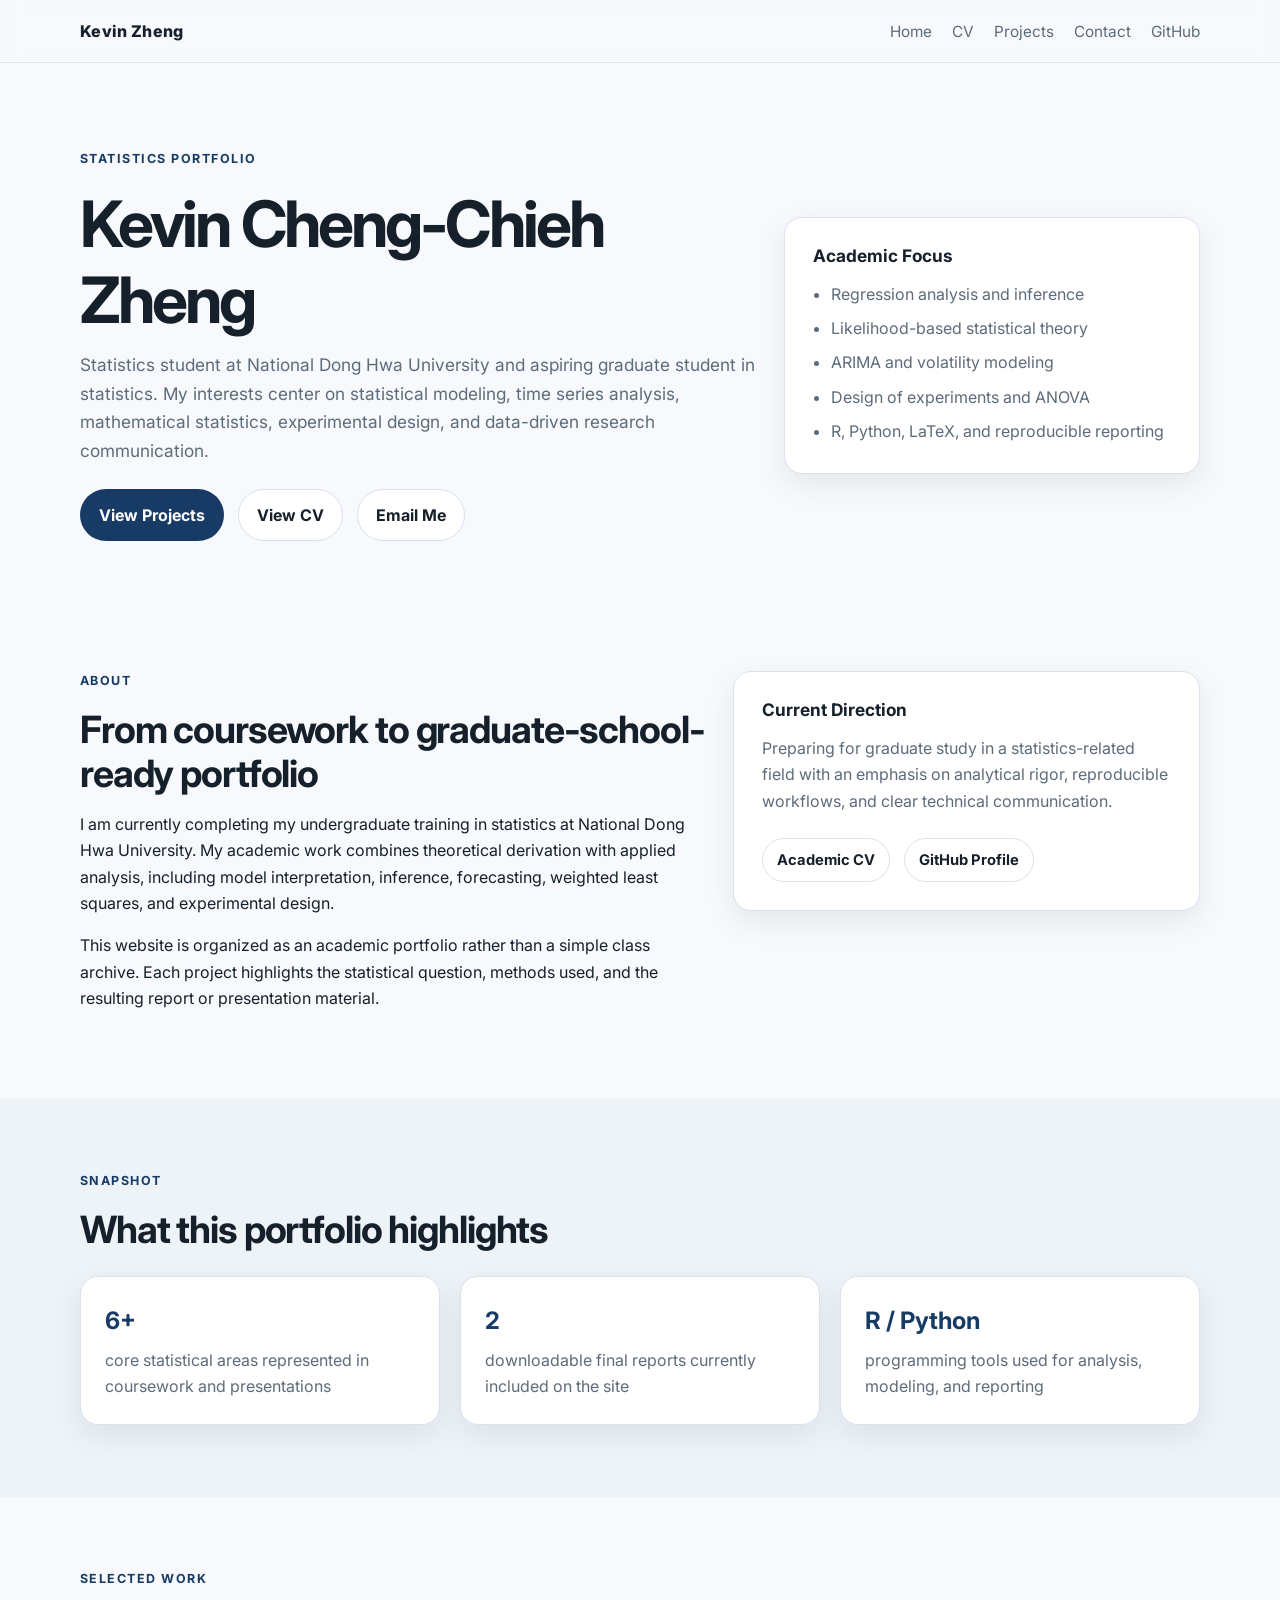
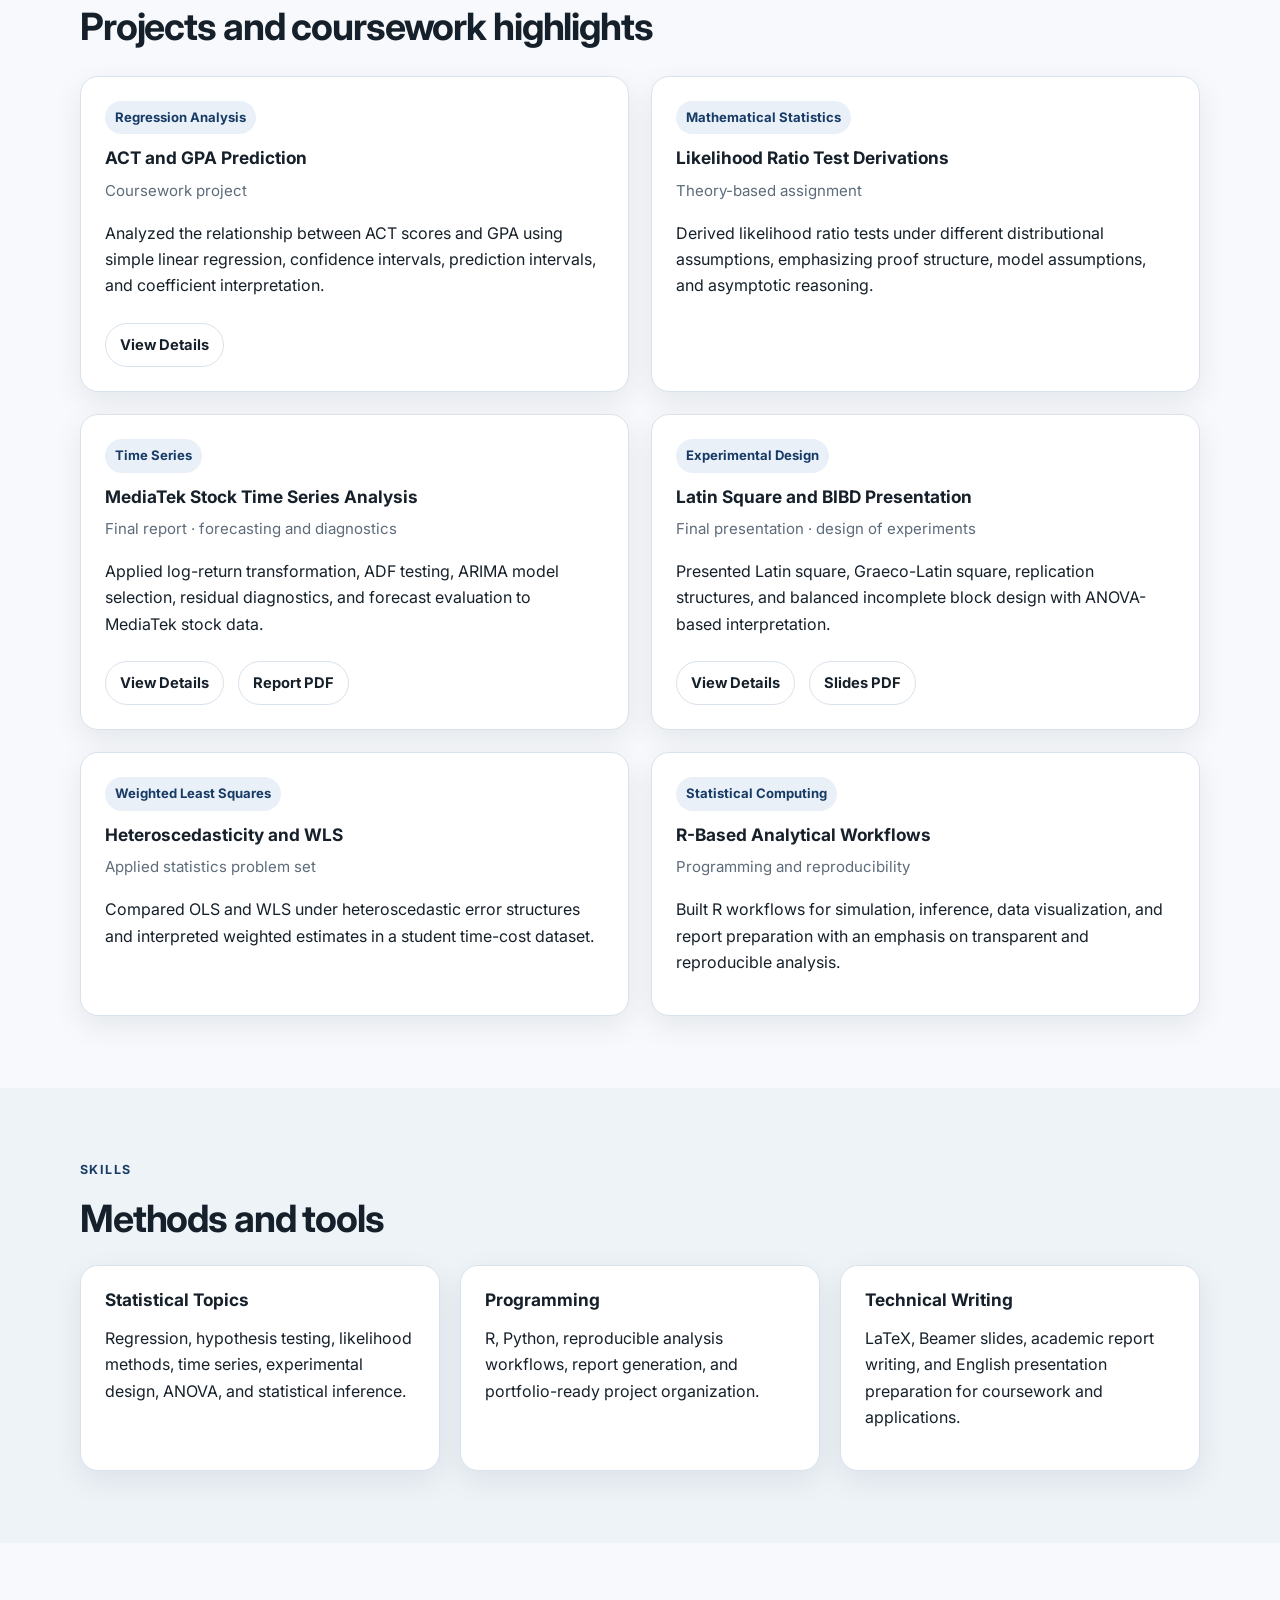
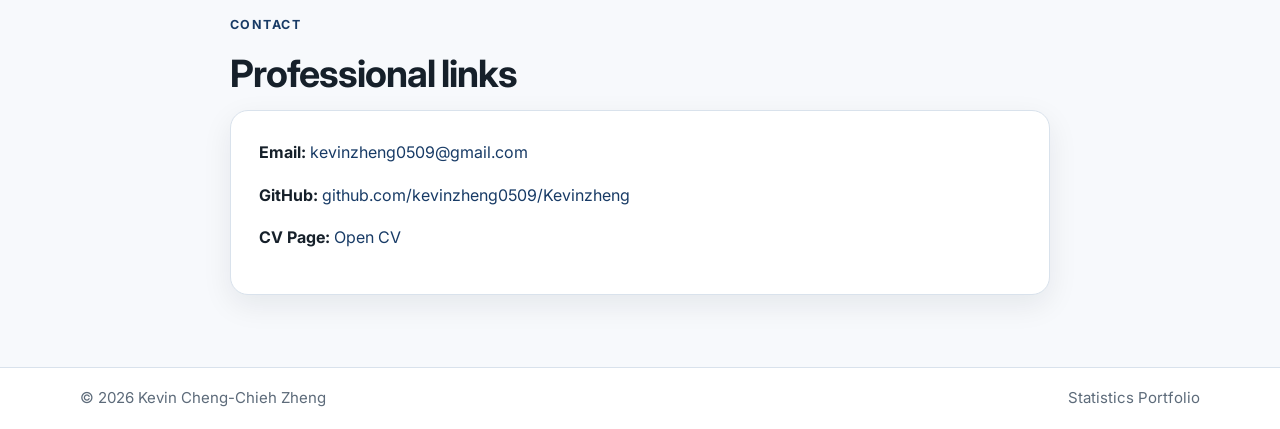
==== index.html @ d2c50062 "Update meta description in index.html" ====
<!DOCTYPE html>
<html lang="en">
<head>
  <meta charset="UTF-8" />
  <meta name="viewport" content="width=device-width, initial-scale=1.0" />
  <title>Kevin Zheng | Statistics Portfolio</title>
  <meta name="description" content="Academic portfolio of Kevin (Cheng-Chieh) Zheng, an NDHU statistics student preparing for graduate study in statistics." />
  <link rel="preconnect" href="https://fonts.googleapis.com">
  <link rel="preconnect" href="https://fonts.gstatic.com" crossorigin>
  <link href="https://fonts.googleapis.com/css2?family=Inter:wght@400;500;600;700;800&display=swap" rel="stylesheet">
  <link rel="stylesheet" href="style.css" />
</head>
<body>
  <header class="site-header"><div class="container nav"><div class="brand"><a href="index.html">Kevin Zheng</a></div><nav><a href="index.html">Home</a><a href="cv.html">CV</a><a href="index.html#projects">Projects</a><a href="index.html#contact">Contact</a><a href="https://github.com/kevinzheng0509/Kevinzheng" target="_blank">GitHub</a></nav></div></header>
  <main>
    <section class="hero">
      <div class="container hero-grid">
        <div>
          <p class="eyebrow">Statistics Portfolio</p>
          <h1>Kevin Cheng-Chieh Zheng</h1>
          <p class="lead">Statistics student at National Dong Hwa University and aspiring graduate student in statistics. My interests center on statistical modeling, time series analysis, mathematical statistics, experimental design, and data-driven research communication.</p>
          <div class="hero-actions">
            <a class="btn btn-primary" href="#projects">View Projects</a>
            <a class="btn btn-secondary" href="cv.html">View CV</a>
            <a class="btn btn-secondary" href="mailto:kevinzheng0509@gmail.com">Email Me</a>
          </div>
        </div>
        <div class="hero-card">
          <h3>Academic Focus</h3>
          <ul>
            <li>Regression analysis and inference</li>
            <li>Likelihood-based statistical theory</li>
            <li>ARIMA and volatility modeling</li>
            <li>Design of experiments and ANOVA</li>
            <li>R, Python, LaTeX, and reproducible reporting</li>
          </ul>
        </div>
      </div>
    </section>

    <section id="about" class="section">
      <div class="container two-col">
        <div>
          <p class="section-label">About</p>
          <h2>From coursework to graduate-school-ready portfolio</h2>
          <p>I am currently completing my undergraduate training in statistics at National Dong Hwa University. My academic work combines theoretical derivation with applied analysis, including model interpretation, inference, forecasting, weighted least squares, and experimental design.</p>
          <p>This website is organized as an academic portfolio rather than a simple class archive. Each project highlights the statistical question, methods used, and the resulting report or presentation material.</p>
        </div>
        <div class="callout">
          <h3>Current Direction</h3>
          <p class="muted">Preparing for graduate study in a statistics-related field with an emphasis on analytical rigor, reproducible workflows, and clear technical communication.</p>
          <div class="stack-actions">
            <a class="mini-btn" href="cv.html">Academic CV</a>
            <a class="mini-btn" href="https://github.com/kevinzheng0509/Kevinzheng" target="_blank">GitHub Profile</a>
          </div>
        </div>
      </div>
    </section>

    <section class="section alt">
      <div class="container">
        <p class="section-label">Snapshot</p>
        <h2>What this portfolio highlights</h2>
        <div class="stats-grid">
          <div class="stat-box"><strong>6+</strong><span class="muted">core statistical areas represented in coursework and presentations</span></div>
          <div class="stat-box"><strong>2</strong><span class="muted">downloadable final reports currently included on the site</span></div>
          <div class="stat-box"><strong>R / Python</strong><span class="muted">programming tools used for analysis, modeling, and reporting</span></div>
        </div>
      </div>
    </section>

    <section id="projects" class="section">
      <div class="container">
        <p class="section-label">Selected Work</p>
        <h2>Projects and coursework highlights</h2>
        <div class="cards">
          <article class="card">
            <span class="tag">Regression Analysis</span>
            <h3>ACT and GPA Prediction</h3>
            <p class="meta">Coursework project</p>
            <p>Analyzed the relationship between ACT scores and GPA using simple linear regression, confidence intervals, prediction intervals, and coefficient interpretation.</p>
            <div class="stack-actions"><a class="mini-btn" href="project-regression.html">View Details</a></div>
          </article>

          <article class="card">
            <span class="tag">Mathematical Statistics</span>
            <h3>Likelihood Ratio Test Derivations</h3>
            <p class="meta">Theory-based assignment</p>
            <p>Derived likelihood ratio tests under different distributional assumptions, emphasizing proof structure, model assumptions, and asymptotic reasoning.</p>
          </article>

          <article class="card">
            <span class="tag">Time Series</span>
            <h3>MediaTek Stock Time Series Analysis</h3>
            <p class="meta">Final report · forecasting and diagnostics</p>
            <p>Applied log-return transformation, ADF testing, ARIMA model selection, residual diagnostics, and forecast evaluation to MediaTek stock data.</p>
            <div class="stack-actions"><a class="mini-btn" href="project-timeseries.html">View Details</a><a class="mini-btn" href="mediatek-time-series-report.pdf" target="_blank">Report PDF</a></div>
          </article>

          <article class="card">
            <span class="tag">Experimental Design</span>
            <h3>Latin Square and BIBD Presentation</h3>
            <p class="meta">Final presentation · design of experiments</p>
            <p>Presented Latin square, Graeco-Latin square, replication structures, and balanced incomplete block design with ANOVA-based interpretation.</p>
            <div class="stack-actions"><a class="mini-btn" href="project-experimental.html">View Details</a><a class="mini-btn" href="latin-square-bibd-presentation.pdf" target="_blank">Slides PDF</a></div>
          </article>

          <article class="card">
            <span class="tag">Weighted Least Squares</span>
            <h3>Heteroscedasticity and WLS</h3>
            <p class="meta">Applied statistics problem set</p>
            <p>Compared OLS and WLS under heteroscedastic error structures and interpreted weighted estimates in a student time-cost dataset.</p>
          </article>

          <article class="card">
            <span class="tag">Statistical Computing</span>
            <h3>R-Based Analytical Workflows</h3>
            <p class="meta">Programming and reproducibility</p>
            <p>Built R workflows for simulation, inference, data visualization, and report preparation with an emphasis on transparent and reproducible analysis.</p>
          </article>
        </div>
      </div>
    </section>

    <section class="section alt">
      <div class="container">
        <p class="section-label">Skills</p>
        <h2>Methods and tools</h2>
        <div class="skill-grid">
          <div class="skill-box">
            <h3>Statistical Topics</h3>
            <p>Regression, hypothesis testing, likelihood methods, time series, experimental design, ANOVA, and statistical inference.</p>
          </div>
          <div class="skill-box">
            <h3>Programming</h3>
            <p>R, Python, reproducible analysis workflows, report generation, and portfolio-ready project organization.</p>
          </div>
          <div class="skill-box">
            <h3>Technical Writing</h3>
            <p>LaTeX, Beamer slides, academic report writing, and English presentation preparation for coursework and applications.</p>
          </div>
        </div>
      </div>
    </section>

    <section id="contact" class="section">
      <div class="container narrow">
        <p class="section-label">Contact</p>
        <h2>Professional links</h2>
        <div class="contact-box">
          <p><strong>Email:</strong> <a href="mailto:kevinzheng0509@gmail.com">kevinzheng0509@gmail.com</a></p>
          <p><strong>GitHub:</strong> <a href="https://github.com/kevinzheng0509/Kevinzheng" target="_blank">github.com/kevinzheng0509/Kevinzheng</a></p>
          <p><strong>CV Page:</strong> <a href="cv.html">Open CV</a></p>
        </div>
      </div>
    </section>
  </main>
  <footer class="site-footer"><div class="container footer-row"><span>© 2026 Kevin Cheng-Chieh Zheng</span><span>Statistics Portfolio</span></div></footer>
</body>
</html>
---- style.css ----
:root {
  --bg: #f7f9fc;
  --surface: #ffffff;
  --surface-alt: #eef3f8;
  --text: #16202a;
  --muted: #5d6b7a;
  --line: #d9e2ec;
  --primary: #183b66;
  --primary-soft: #e9f0f8;
  --accent: #214f86;
  --shadow: 0 10px 30px rgba(17, 24, 39, 0.08);
  --radius: 18px;
}
*{box-sizing:border-box}
html{scroll-behavior:smooth}
body{margin:0;font-family:'Inter',system-ui,-apple-system,BlinkMacSystemFont,'Segoe UI',sans-serif;background:var(--bg);color:var(--text);line-height:1.65}
a{color:inherit;text-decoration:none}
img{max-width:100%;display:block}
.container{width:min(1120px,calc(100% - 40px));margin:0 auto}
.narrow{width:min(820px,calc(100% - 40px));margin:0 auto}
.site-header{position:sticky;top:0;backdrop-filter:blur(14px);background:rgba(247,249,252,.9);border-bottom:1px solid rgba(217,226,236,.8);z-index:20}
.nav{display:flex;align-items:center;justify-content:space-between;padding:18px 0;gap:16px}
.brand{font-weight:800;letter-spacing:.02em}
nav{display:flex;gap:20px;color:var(--muted);font-size:.96rem;flex-wrap:wrap}
nav a:hover,.text-link,.contact-box a,.inline-link{color:var(--primary)}
.hero{padding:86px 0 58px}
.hero-grid{display:grid;grid-template-columns:1.3fr .8fr;gap:28px;align-items:center}
.eyebrow,.section-label{color:var(--primary);font-weight:700;text-transform:uppercase;letter-spacing:.12em;font-size:.78rem}
h1,h2,h3{line-height:1.18;margin:0 0 14px}
h1{font-size:clamp(2.25rem,5vw,4rem);letter-spacing:-.045em}
h2{font-size:clamp(1.7rem,3vw,2.35rem);letter-spacing:-.03em}
h3{font-size:1.08rem}
p{margin:0 0 16px}
.lead{font-size:1.08rem;color:var(--muted);max-width:760px}
.hero-actions,.stack-actions{display:flex;gap:14px;margin-top:24px;flex-wrap:wrap}
.btn,.mini-btn{display:inline-flex;align-items:center;justify-content:center;border-radius:999px;font-weight:700;border:1px solid transparent}
.btn{padding:12px 18px}
.mini-btn{padding:9px 14px;font-size:.92rem}
.btn-primary{background:var(--primary);color:#fff}
.btn-secondary,.mini-btn{background:#fff;border-color:var(--line)}
.btn-secondary:hover,.mini-btn:hover{border-color:var(--primary);color:var(--primary)}
.hero-card,.card,.skill-box,.contact-box,.callout,.timeline-item,.project-panel,.summary-list,.stat-box{background:var(--surface);border:1px solid var(--line);border-radius:var(--radius);box-shadow:var(--shadow)}
.hero-card,.contact-box,.project-panel,.callout,.summary-list{padding:28px}
.hero-card ul,.list-tight,.summary-list ul{margin:0;padding-left:18px;color:var(--muted)}
.hero-card li + li,.summary-list li + li,.list-tight li + li{margin-top:8px}
.section{padding:72px 0}
.alt{background:var(--surface-alt)}
.cards{display:grid;grid-template-columns:repeat(2,minmax(0,1fr));gap:22px;margin-top:26px}
.card{padding:24px}
.tag{display:inline-block;margin-bottom:14px;padding:6px 10px;border-radius:999px;background:var(--primary-soft);color:var(--primary);font-size:.82rem;font-weight:700}
.meta{color:var(--muted);font-size:.94rem;margin-top:-4px}
.skill-grid,.two-col,.stats-grid{display:grid;gap:20px}
.skill-grid{grid-template-columns:repeat(3,minmax(0,1fr));margin-top:24px}
.two-col{grid-template-columns:1.15fr .85fr;align-items:start}
.stats-grid{grid-template-columns:repeat(3,minmax(0,1fr));margin-top:24px}
.skill-box,.stat-box{padding:24px}
.stat-box strong{display:block;font-size:1.5rem;margin-bottom:6px;color:var(--primary)}
.site-footer{border-top:1px solid var(--line);background:#fff}
.footer-row{display:flex;justify-content:space-between;gap:16px;padding:18px 0;color:var(--muted);font-size:.94rem}
.page-hero{padding:68px 0 30px}
.breadcrumb{color:var(--muted);font-size:.95rem;margin-bottom:14px}
.project-layout{display:grid;grid-template-columns:minmax(0,1.2fr) minmax(280px,.8fr);gap:26px;align-items:start}
.project-section + .project-section{margin-top:22px}
.timeline{display:grid;gap:16px}
.timeline-item{padding:20px}
.timeline-item h3{margin-bottom:8px}
.cv-grid{display:grid;grid-template-columns:repeat(2,minmax(0,1fr));gap:20px}
.cv-block{background:#fff;border:1px solid var(--line);border-radius:16px;padding:22px;box-shadow:var(--shadow)}
.cv-block ul{margin:0;padding-left:18px}
.cv-block li + li{margin-top:8px}
.muted{color:var(--muted)}
@media (max-width: 900px){
  .hero-grid,.cards,.skill-grid,.two-col,.project-layout,.cv-grid,.stats-grid{grid-template-columns:1fr}
  .nav{flex-direction:column}
  nav{justify-content:center}
  .hero{padding-top:56px}
  .footer-row{flex-direction:column}
}
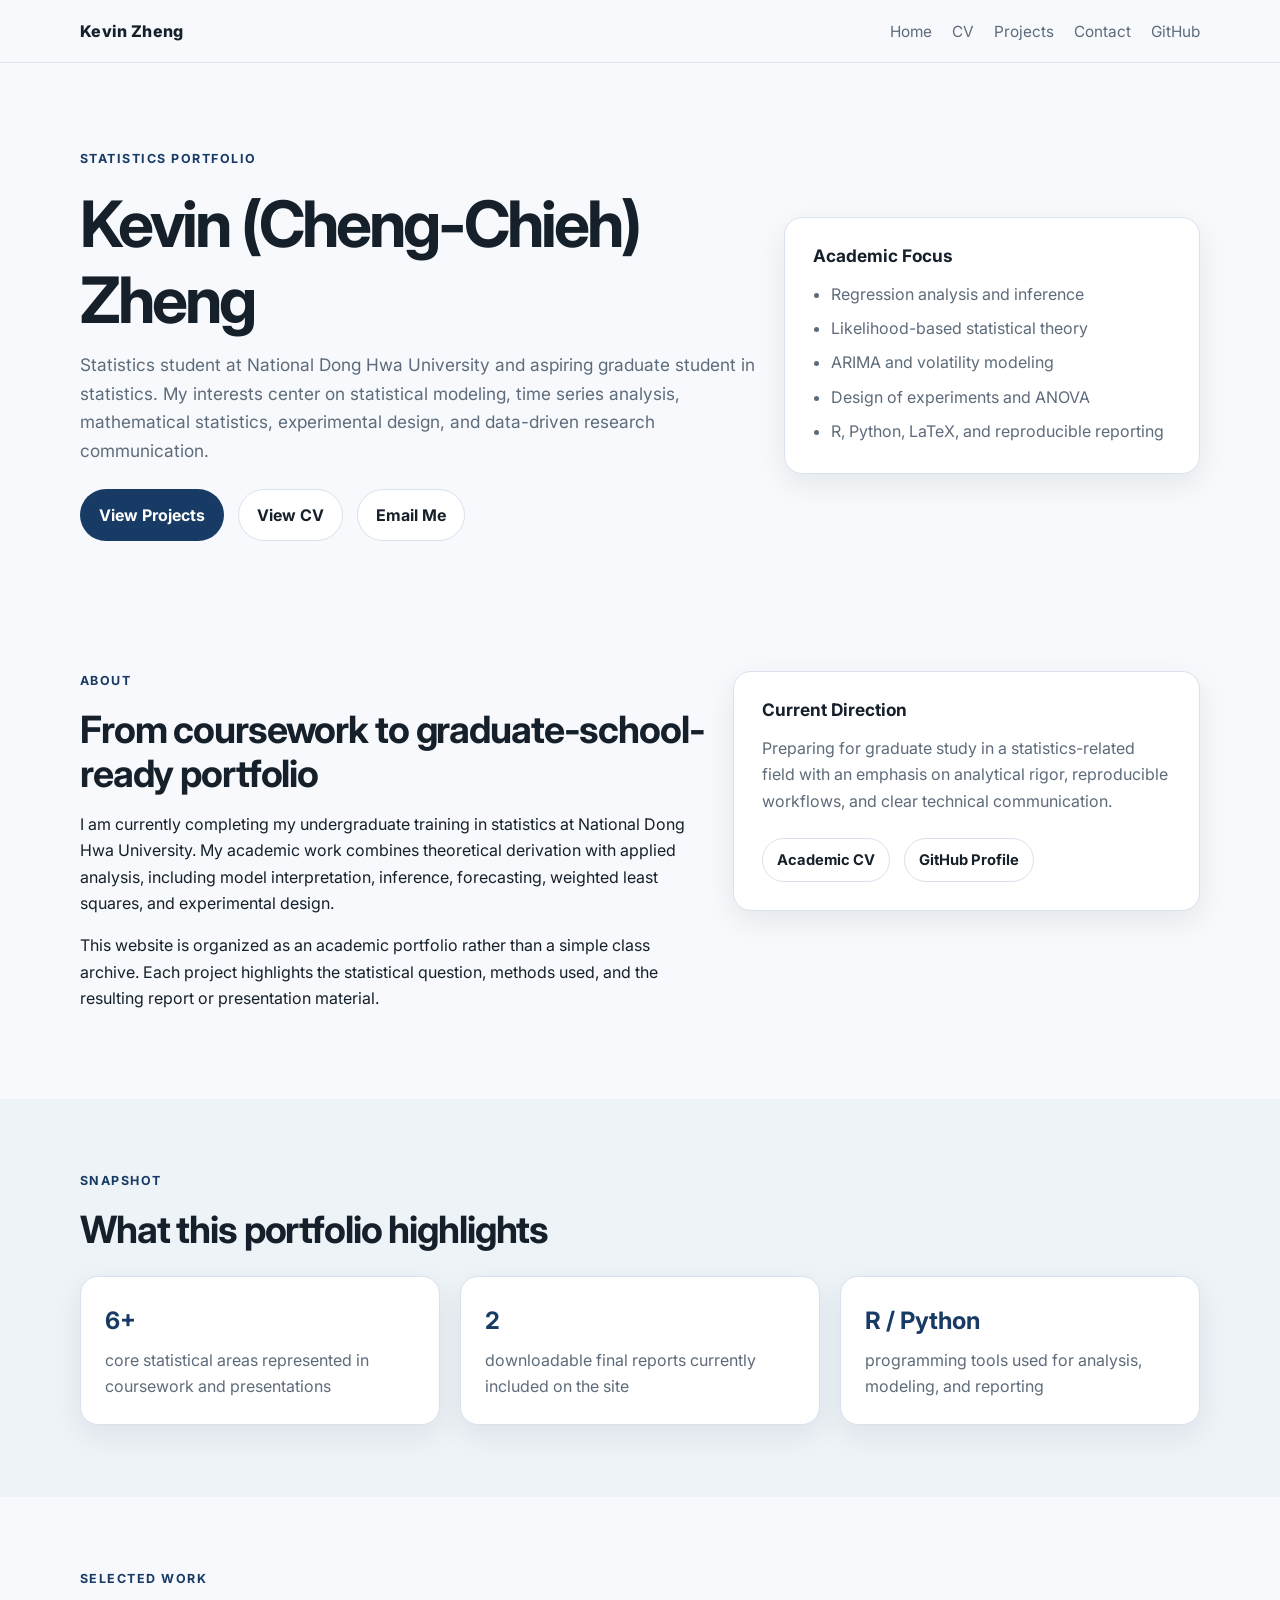
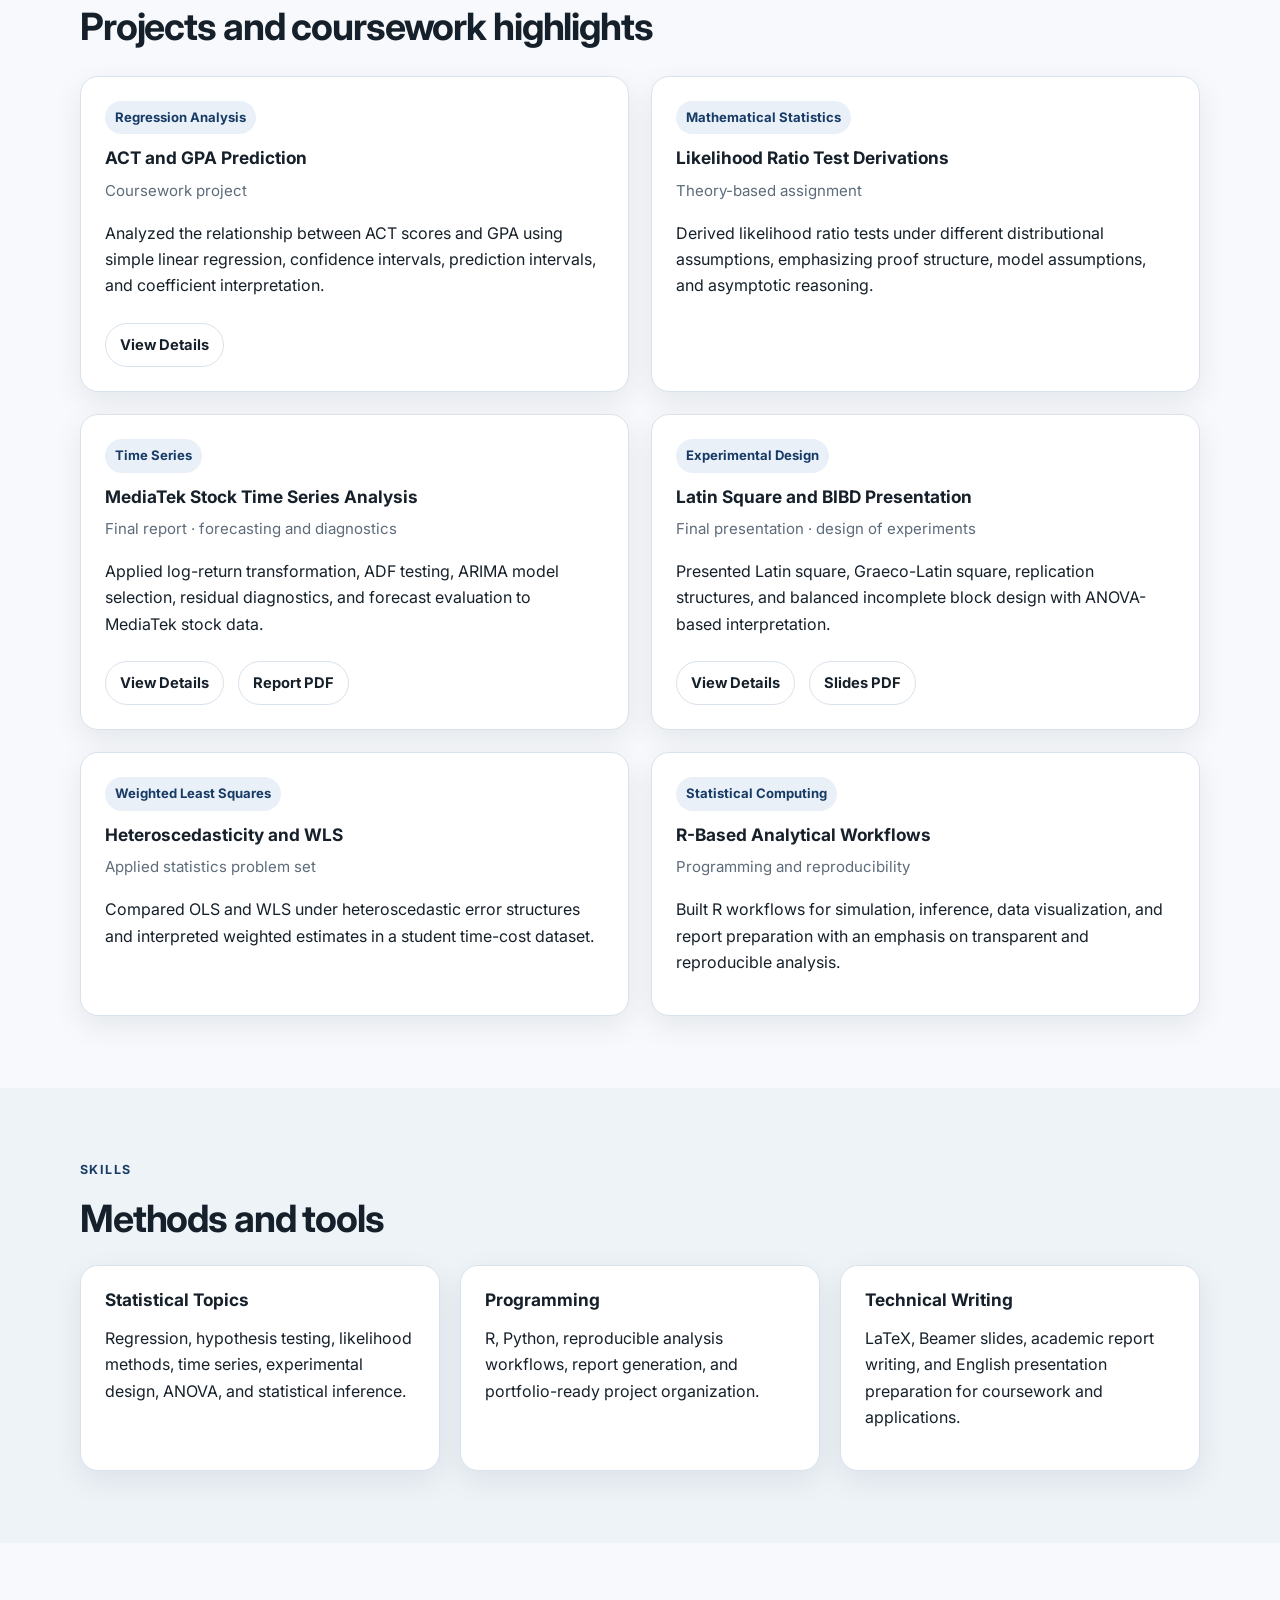
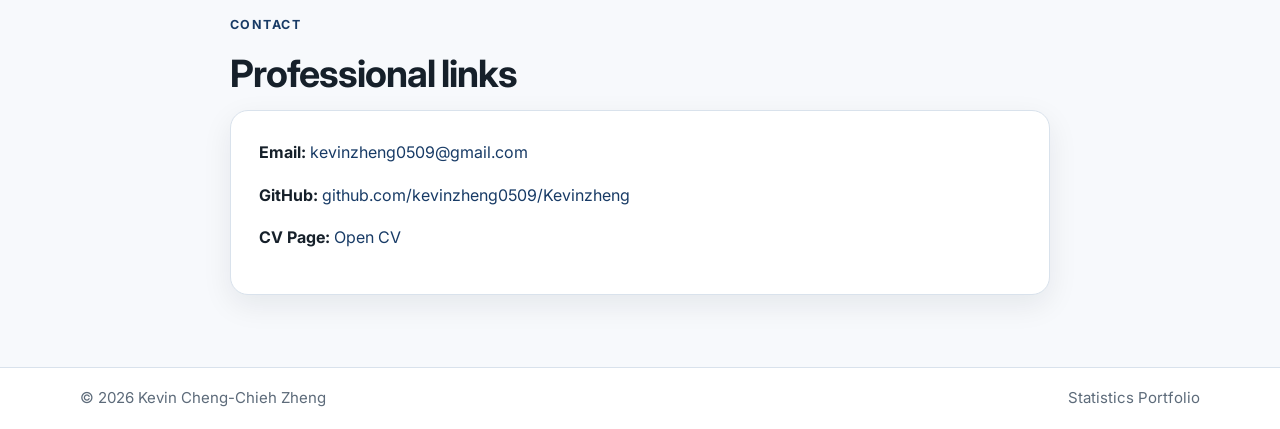
==== commit 5a178cdf: "Update name format in index.html" ====
--- a/index.html
+++ b/index.html
@@ -17,7 +17,7 @@
       <div class="container hero-grid">
         <div>
           <p class="eyebrow">Statistics Portfolio</p>
-          <h1>Kevin Cheng-Chieh Zheng</h1>
+          <h1>Kevin (Cheng-Chieh) Zheng</h1>
           <p class="lead">Statistics student at National Dong Hwa University and aspiring graduate student in statistics. My interests center on statistical modeling, time series analysis, mathematical statistics, experimental design, and data-driven research communication.</p>
           <div class="hero-actions">
             <a class="btn btn-primary" href="#projects">View Projects</a>
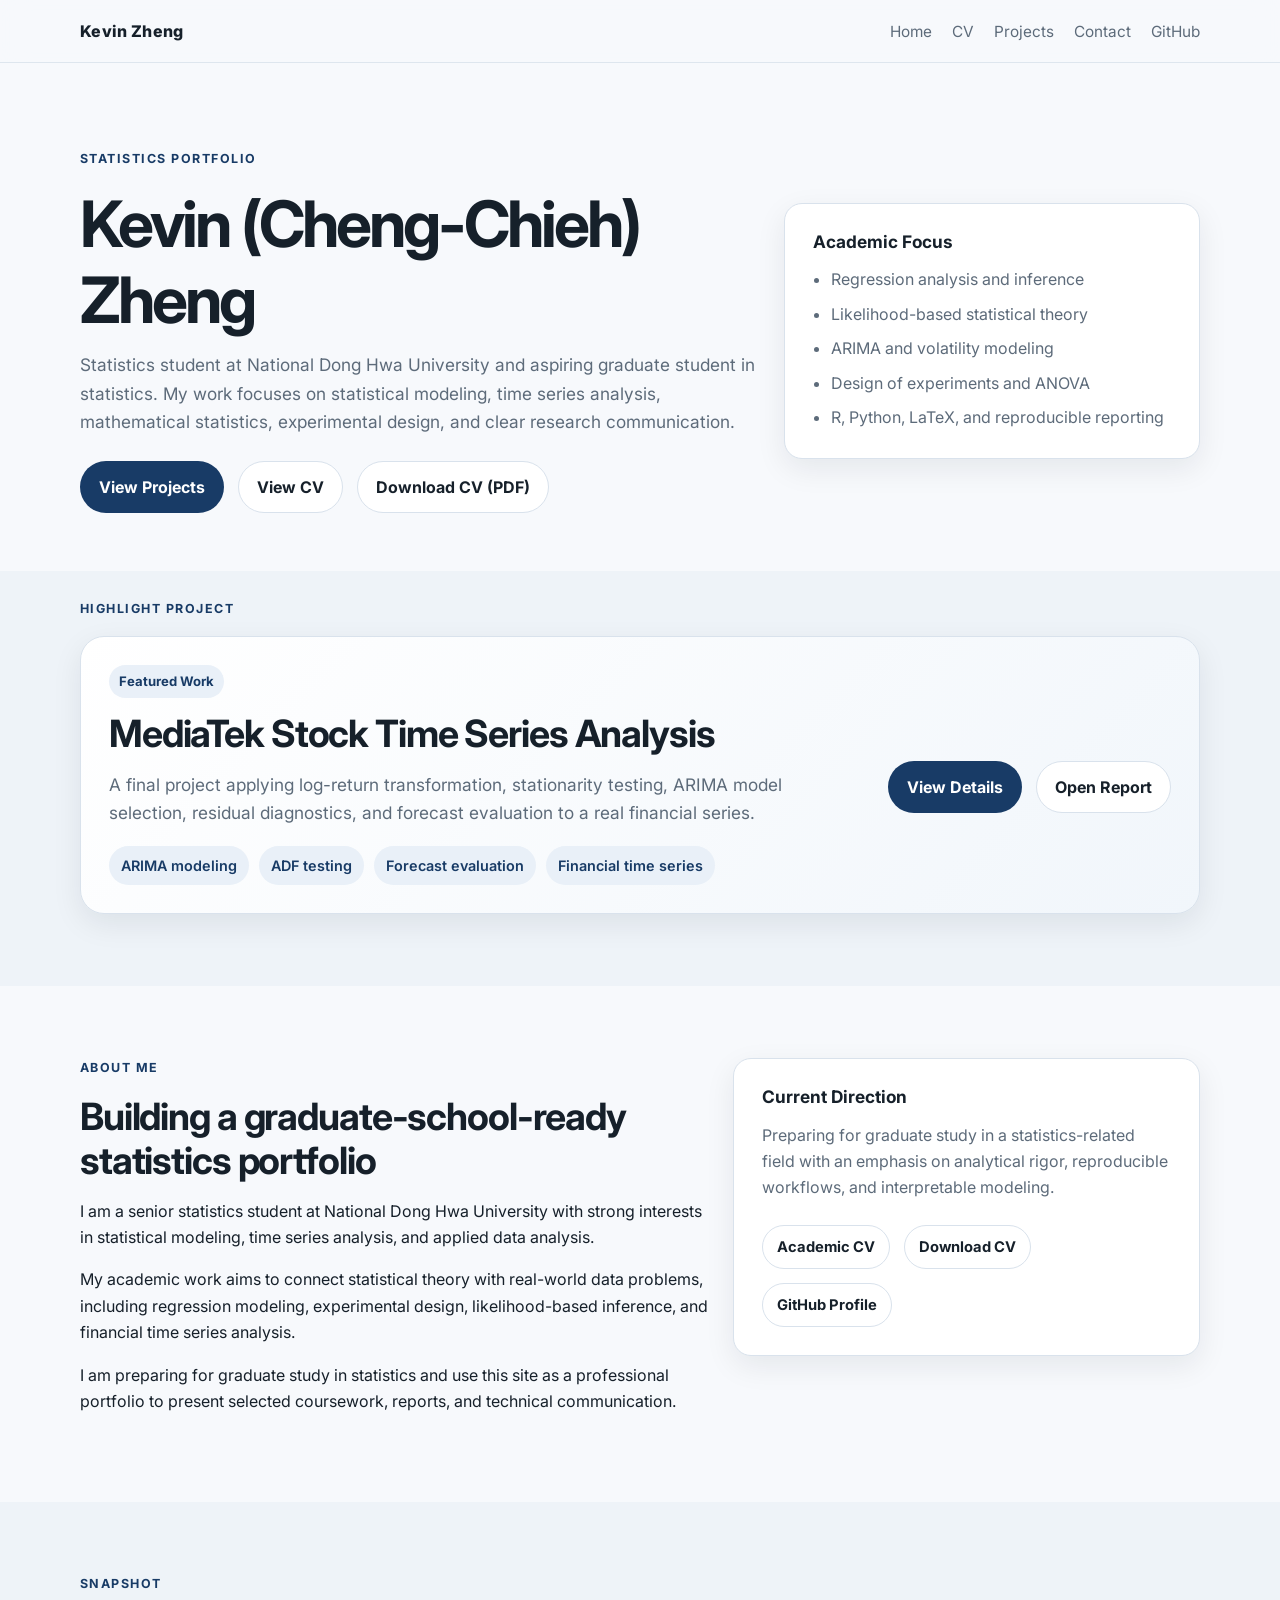
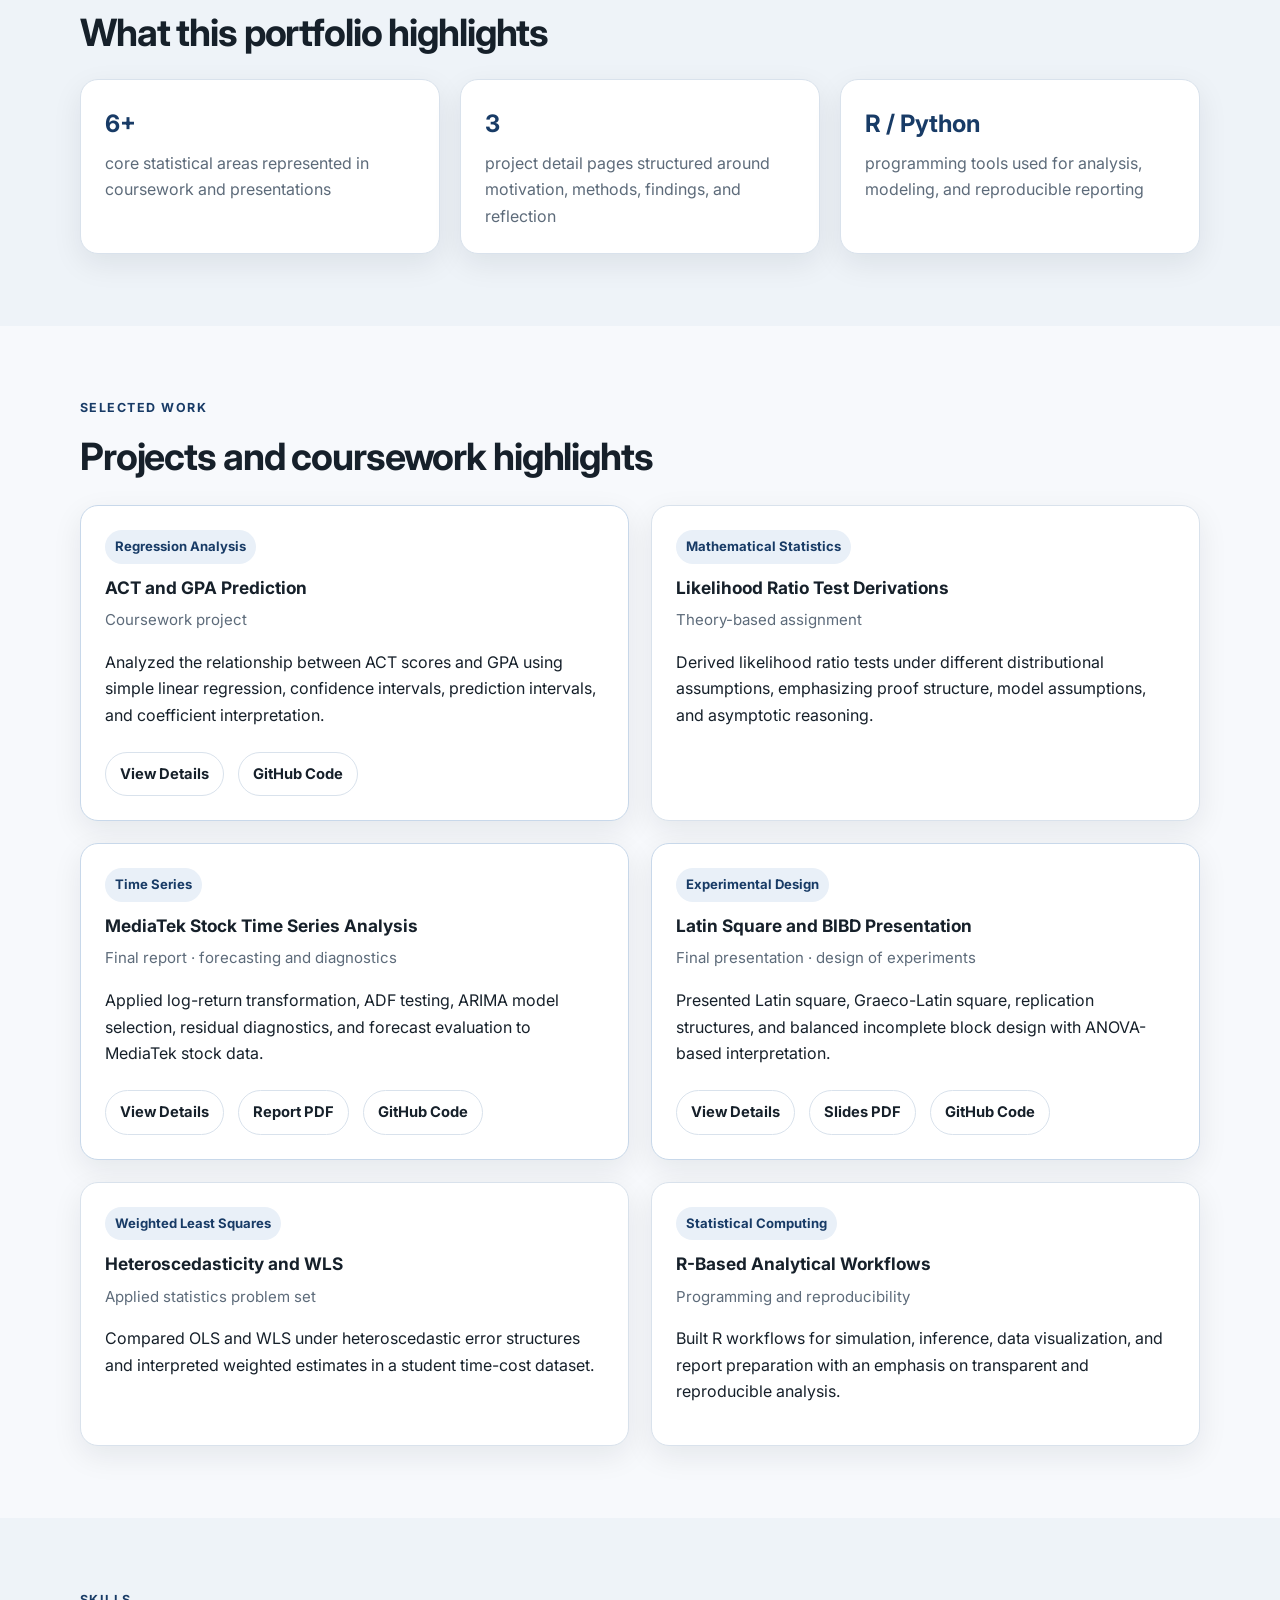
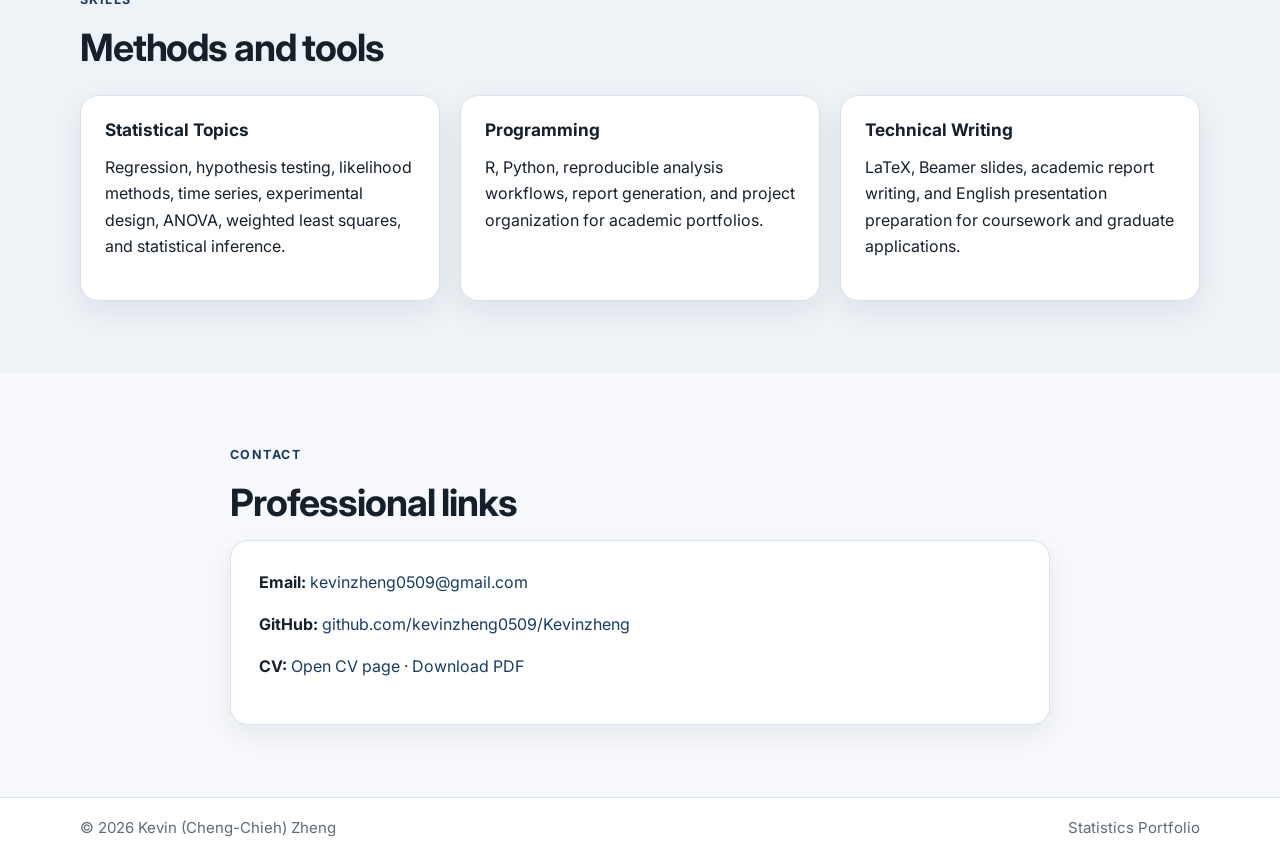
==== commit 1d51a69b: "Add files via upload" ====
--- a/index.html
+++ b/index.html
@@ -3,7 +3,7 @@
 <head>
   <meta charset="UTF-8" />
   <meta name="viewport" content="width=device-width, initial-scale=1.0" />
-  <title>Kevin Zheng | Statistics Portfolio</title>
+  <title>Kevin (Cheng-Chieh) Zheng | Statistics Portfolio</title>
   <meta name="description" content="Academic portfolio of Kevin (Cheng-Chieh) Zheng, an NDHU statistics student preparing for graduate study in statistics." />
   <link rel="preconnect" href="https://fonts.googleapis.com">
   <link rel="preconnect" href="https://fonts.gstatic.com" crossorigin>
@@ -18,11 +18,11 @@
         <div>
           <p class="eyebrow">Statistics Portfolio</p>
           <h1>Kevin (Cheng-Chieh) Zheng</h1>
-          <p class="lead">Statistics student at National Dong Hwa University and aspiring graduate student in statistics. My interests center on statistical modeling, time series analysis, mathematical statistics, experimental design, and data-driven research communication.</p>
+          <p class="lead">Statistics student at National Dong Hwa University and aspiring graduate student in statistics. My work focuses on statistical modeling, time series analysis, mathematical statistics, experimental design, and clear research communication.</p>
           <div class="hero-actions">
             <a class="btn btn-primary" href="#projects">View Projects</a>
             <a class="btn btn-secondary" href="cv.html">View CV</a>
-            <a class="btn btn-secondary" href="mailto:kevinzheng0509@gmail.com">Email Me</a>
+            <a class="btn btn-secondary" href="kevin-zheng-cv.pdf" target="_blank">Download CV (PDF)</a>
           </div>
         </div>
         <div class="hero-card">
@@ -38,19 +38,44 @@
       </div>
     </section>
 
+    <section class="section alt highlight-section">
+      <div class="container">
+        <p class="section-label">Highlight Project</p>
+        <div class="highlight-card">
+          <div>
+            <span class="tag">Featured Work</span>
+            <h2>MediaTek Stock Time Series Analysis</h2>
+            <p class="lead compact">A final project applying log-return transformation, stationarity testing, ARIMA model selection, residual diagnostics, and forecast evaluation to a real financial series.</p>
+            <div class="bullet-row">
+              <span>ARIMA modeling</span>
+              <span>ADF testing</span>
+              <span>Forecast evaluation</span>
+              <span>Financial time series</span>
+            </div>
+          </div>
+          <div class="stack-actions">
+            <a class="btn btn-primary" href="project-timeseries.html">View Details</a>
+            <a class="btn btn-secondary" href="mediatek-time-series-report.pdf" target="_blank">Open Report</a>
+          </div>
+        </div>
+      </div>
+    </section>
+
     <section id="about" class="section">
       <div class="container two-col">
         <div>
-          <p class="section-label">About</p>
-          <h2>From coursework to graduate-school-ready portfolio</h2>
-          <p>I am currently completing my undergraduate training in statistics at National Dong Hwa University. My academic work combines theoretical derivation with applied analysis, including model interpretation, inference, forecasting, weighted least squares, and experimental design.</p>
-          <p>This website is organized as an academic portfolio rather than a simple class archive. Each project highlights the statistical question, methods used, and the resulting report or presentation material.</p>
+          <p class="section-label">About Me</p>
+          <h2>Building a graduate-school-ready statistics portfolio</h2>
+          <p>I am a senior statistics student at National Dong Hwa University with strong interests in statistical modeling, time series analysis, and applied data analysis.</p>
+          <p>My academic work aims to connect statistical theory with real-world data problems, including regression modeling, experimental design, likelihood-based inference, and financial time series analysis.</p>
+          <p>I am preparing for graduate study in statistics and use this site as a professional portfolio to present selected coursework, reports, and technical communication.</p>
         </div>
         <div class="callout">
           <h3>Current Direction</h3>
-          <p class="muted">Preparing for graduate study in a statistics-related field with an emphasis on analytical rigor, reproducible workflows, and clear technical communication.</p>
+          <p class="muted">Preparing for graduate study in a statistics-related field with an emphasis on analytical rigor, reproducible workflows, and interpretable modeling.</p>
           <div class="stack-actions">
             <a class="mini-btn" href="cv.html">Academic CV</a>
+            <a class="mini-btn" href="kevin-zheng-cv.pdf" target="_blank">Download CV</a>
             <a class="mini-btn" href="https://github.com/kevinzheng0509/Kevinzheng" target="_blank">GitHub Profile</a>
           </div>
         </div>
@@ -63,8 +88,8 @@
         <h2>What this portfolio highlights</h2>
         <div class="stats-grid">
           <div class="stat-box"><strong>6+</strong><span class="muted">core statistical areas represented in coursework and presentations</span></div>
-          <div class="stat-box"><strong>2</strong><span class="muted">downloadable final reports currently included on the site</span></div>
-          <div class="stat-box"><strong>R / Python</strong><span class="muted">programming tools used for analysis, modeling, and reporting</span></div>
+          <div class="stat-box"><strong>3</strong><span class="muted">project detail pages structured around motivation, methods, findings, and reflection</span></div>
+          <div class="stat-box"><strong>R / Python</strong><span class="muted">programming tools used for analysis, modeling, and reproducible reporting</span></div>
         </div>
       </div>
     </section>
@@ -74,12 +99,12 @@
         <p class="section-label">Selected Work</p>
         <h2>Projects and coursework highlights</h2>
         <div class="cards">
-          <article class="card">
+          <article class="card featured-outline">
             <span class="tag">Regression Analysis</span>
             <h3>ACT and GPA Prediction</h3>
             <p class="meta">Coursework project</p>
             <p>Analyzed the relationship between ACT scores and GPA using simple linear regression, confidence intervals, prediction intervals, and coefficient interpretation.</p>
-            <div class="stack-actions"><a class="mini-btn" href="project-regression.html">View Details</a></div>
+            <div class="stack-actions"><a class="mini-btn" href="project-regression.html">View Details</a><a class="mini-btn" href="https://github.com/kevinzheng0509/Kevinzheng" target="_blank">GitHub Code</a></div>
           </article>
 
           <article class="card">
@@ -89,20 +114,20 @@
             <p>Derived likelihood ratio tests under different distributional assumptions, emphasizing proof structure, model assumptions, and asymptotic reasoning.</p>
           </article>
 
-          <article class="card">
+          <article class="card featured-outline">
             <span class="tag">Time Series</span>
             <h3>MediaTek Stock Time Series Analysis</h3>
             <p class="meta">Final report · forecasting and diagnostics</p>
             <p>Applied log-return transformation, ADF testing, ARIMA model selection, residual diagnostics, and forecast evaluation to MediaTek stock data.</p>
-            <div class="stack-actions"><a class="mini-btn" href="project-timeseries.html">View Details</a><a class="mini-btn" href="mediatek-time-series-report.pdf" target="_blank">Report PDF</a></div>
+            <div class="stack-actions"><a class="mini-btn" href="project-timeseries.html">View Details</a><a class="mini-btn" href="mediatek-time-series-report.pdf" target="_blank">Report PDF</a><a class="mini-btn" href="https://github.com/kevinzheng0509/Kevinzheng" target="_blank">GitHub Code</a></div>
           </article>
 
-          <article class="card">
+          <article class="card featured-outline">
             <span class="tag">Experimental Design</span>
             <h3>Latin Square and BIBD Presentation</h3>
             <p class="meta">Final presentation · design of experiments</p>
             <p>Presented Latin square, Graeco-Latin square, replication structures, and balanced incomplete block design with ANOVA-based interpretation.</p>
-            <div class="stack-actions"><a class="mini-btn" href="project-experimental.html">View Details</a><a class="mini-btn" href="latin-square-bibd-presentation.pdf" target="_blank">Slides PDF</a></div>
+            <div class="stack-actions"><a class="mini-btn" href="project-experimental.html">View Details</a><a class="mini-btn" href="latin-square-bibd-presentation.pdf" target="_blank">Slides PDF</a><a class="mini-btn" href="https://github.com/kevinzheng0509/Kevinzheng" target="_blank">GitHub Code</a></div>
           </article>
 
           <article class="card">
@@ -129,15 +154,15 @@
         <div class="skill-grid">
           <div class="skill-box">
             <h3>Statistical Topics</h3>
-            <p>Regression, hypothesis testing, likelihood methods, time series, experimental design, ANOVA, and statistical inference.</p>
+            <p>Regression, hypothesis testing, likelihood methods, time series, experimental design, ANOVA, weighted least squares, and statistical inference.</p>
           </div>
           <div class="skill-box">
             <h3>Programming</h3>
-            <p>R, Python, reproducible analysis workflows, report generation, and portfolio-ready project organization.</p>
+            <p>R, Python, reproducible analysis workflows, report generation, and project organization for academic portfolios.</p>
           </div>
           <div class="skill-box">
             <h3>Technical Writing</h3>
-            <p>LaTeX, Beamer slides, academic report writing, and English presentation preparation for coursework and applications.</p>
+            <p>LaTeX, Beamer slides, academic report writing, and English presentation preparation for coursework and graduate applications.</p>
           </div>
         </div>
       </div>
@@ -150,11 +175,11 @@
         <div class="contact-box">
           <p><strong>Email:</strong> <a href="mailto:kevinzheng0509@gmail.com">kevinzheng0509@gmail.com</a></p>
           <p><strong>GitHub:</strong> <a href="https://github.com/kevinzheng0509/Kevinzheng" target="_blank">github.com/kevinzheng0509/Kevinzheng</a></p>
-          <p><strong>CV Page:</strong> <a href="cv.html">Open CV</a></p>
+          <p><strong>CV:</strong> <a href="cv.html">Open CV page</a> · <a href="kevin-zheng-cv.pdf" target="_blank">Download PDF</a></p>
         </div>
       </div>
     </section>
   </main>
-  <footer class="site-footer"><div class="container footer-row"><span>© 2026 Kevin Cheng-Chieh Zheng</span><span>Statistics Portfolio</span></div></footer>
+  <footer class="site-footer"><div class="container footer-row"><span>© 2026 Kevin (Cheng-Chieh) Zheng</span><span>Statistics Portfolio</span></div></footer>
 </body>
-</html>
+</html>
--- a/style.css
+++ b/style.css
@@ -77,3 +77,15 @@
   .hero{padding-top:56px}
   .footer-row{flex-direction:column}
 }
+
+.highlight-section{padding-top:28px}
+.highlight-card{display:grid;grid-template-columns:1.2fr auto;gap:24px;align-items:center;background:linear-gradient(135deg,#ffffff 0%,#f1f6fb 100%);border:1px solid var(--line);border-radius:24px;box-shadow:var(--shadow);padding:28px}
+.compact{max-width:680px}
+.bullet-row{display:flex;gap:10px;flex-wrap:wrap;margin-top:18px}
+.bullet-row span{padding:8px 12px;border-radius:999px;background:var(--primary-soft);color:var(--primary);font-weight:600;font-size:.9rem}
+.featured-outline{border-color:#c8d8ea}
+.card{transition:transform .18s ease, box-shadow .18s ease, border-color .18s ease}
+.card:hover{transform:translateY(-4px);box-shadow:0 16px 34px rgba(17,24,39,.12);border-color:#bfd1e3}
+.formula-box{background:linear-gradient(180deg,#ffffff 0%,#f7fbff 100%)}
+.formula{font-size:1.45rem;font-weight:800;letter-spacing:-.02em;color:var(--primary);margin-bottom:8px}
+@media (max-width:900px){.highlight-card{grid-template-columns:1fr}}
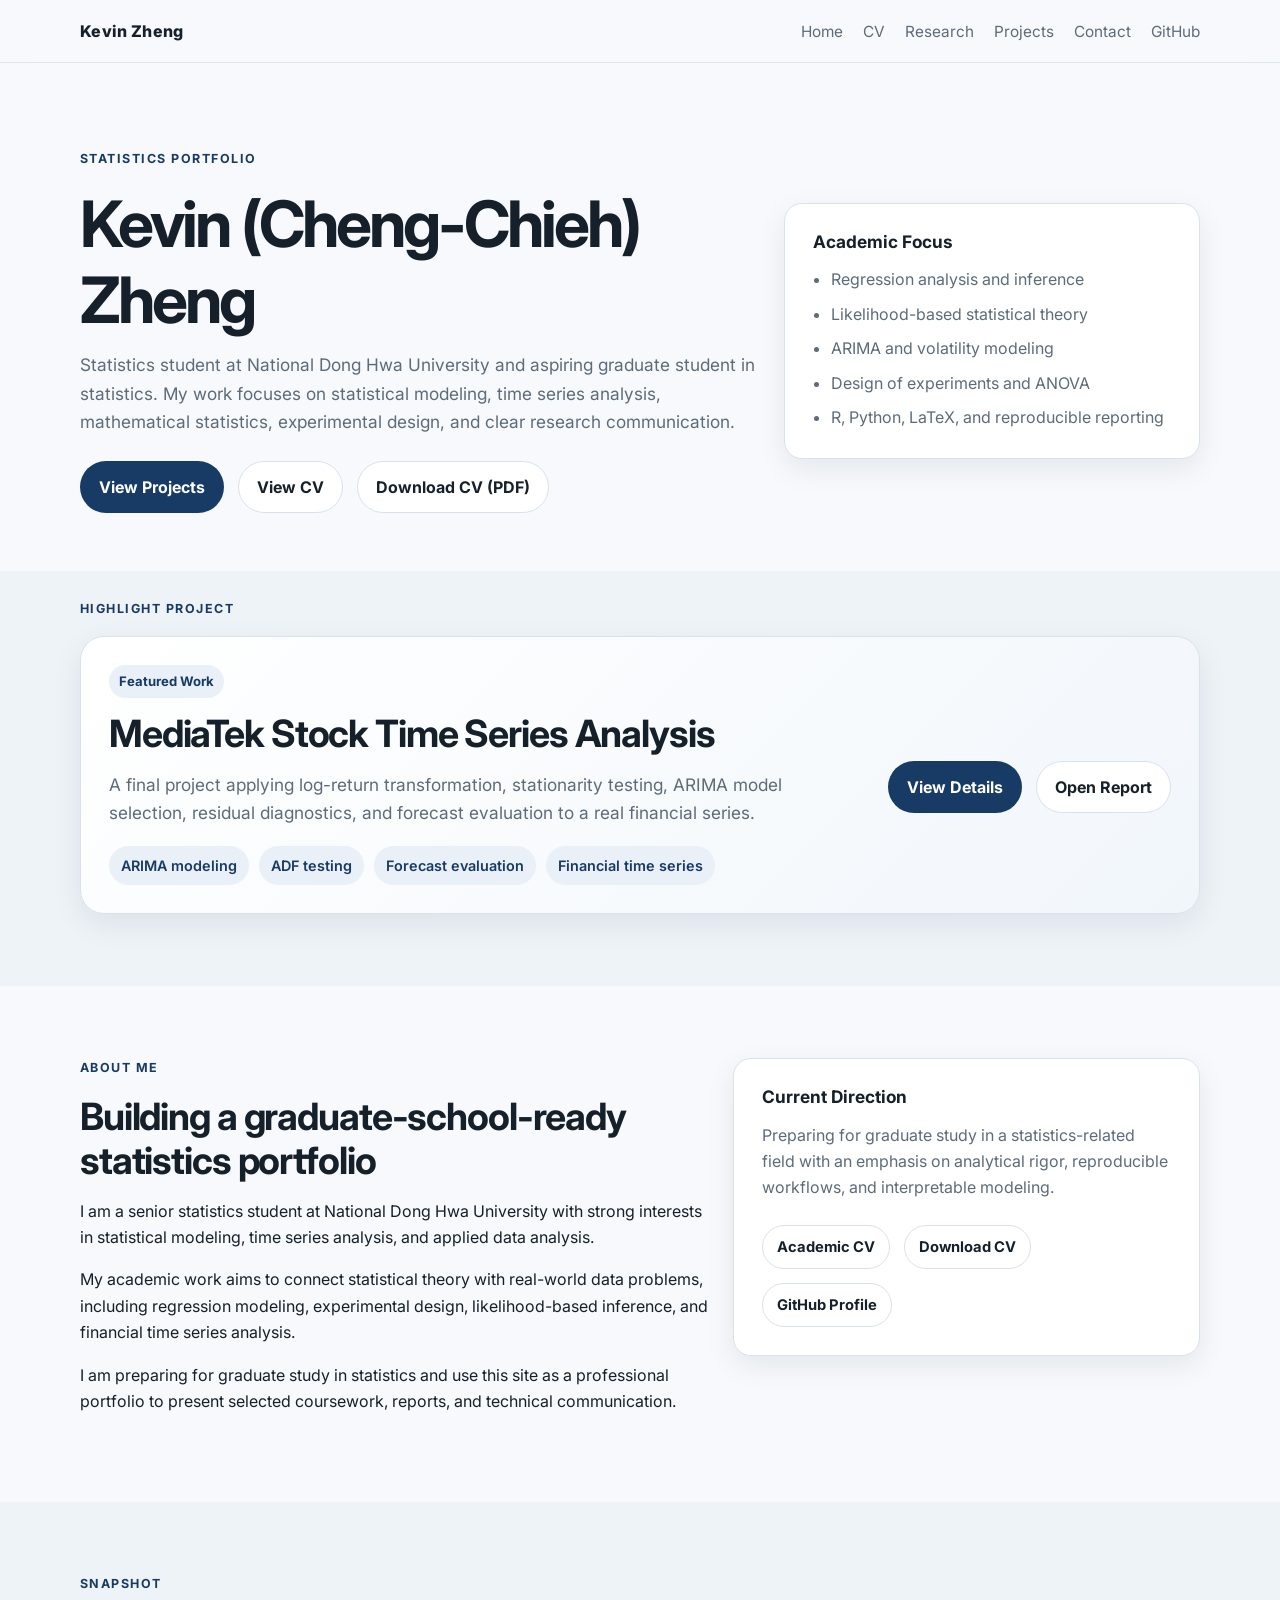
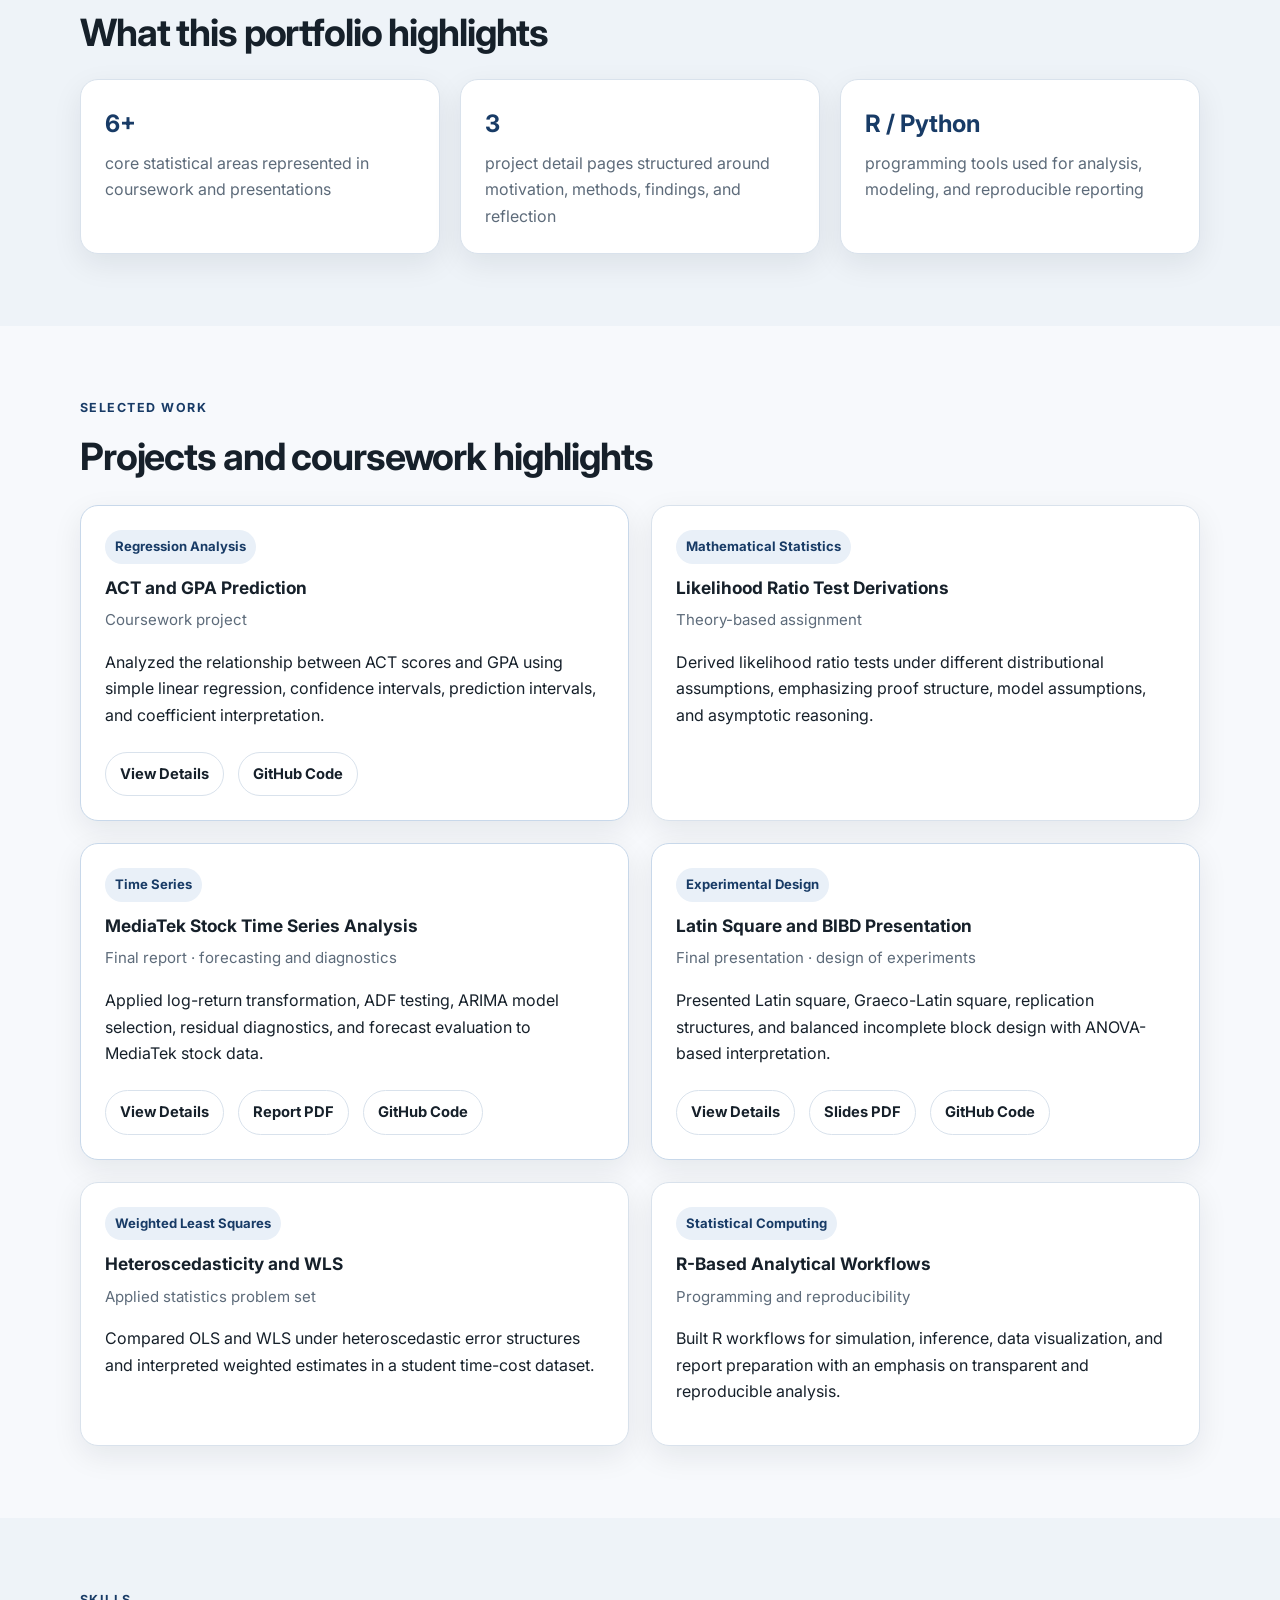
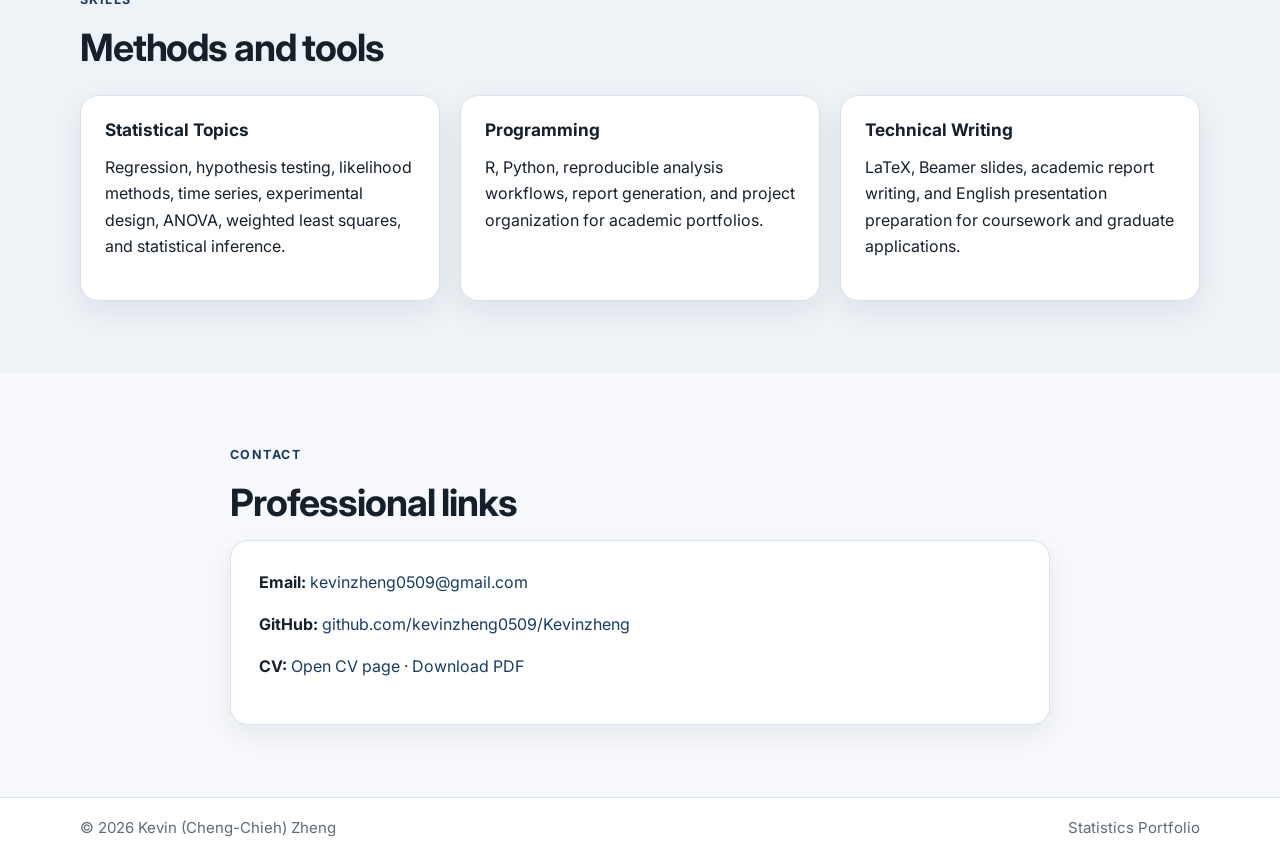
==== commit 6cda1a95: "Add files via upload" ====
--- a/index.html
+++ b/index.html
@@ -11,7 +11,7 @@
   <link rel="stylesheet" href="style.css" />
 </head>
 <body>
-  <header class="site-header"><div class="container nav"><div class="brand"><a href="index.html">Kevin Zheng</a></div><nav><a href="index.html">Home</a><a href="cv.html">CV</a><a href="index.html#projects">Projects</a><a href="index.html#contact">Contact</a><a href="https://github.com/kevinzheng0509/Kevinzheng" target="_blank">GitHub</a></nav></div></header>
+  <header class="site-header"><div class="container nav"><div class="brand"><a href="index.html">Kevin Zheng</a></div><nav><a href="index.html">Home</a><a href="cv.html">CV</a><a href="research.html">Research</a><a href="index.html#projects">Projects</a><a href="index.html#contact">Contact</a><a href="https://github.com/kevinzheng0509/Kevinzheng" target="_blank">GitHub</a></nav></div></header>
   <main>
     <section class="hero">
       <div class="container hero-grid">
@@ -119,7 +119,7 @@
             <h3>MediaTek Stock Time Series Analysis</h3>
             <p class="meta">Final report · forecasting and diagnostics</p>
             <p>Applied log-return transformation, ADF testing, ARIMA model selection, residual diagnostics, and forecast evaluation to MediaTek stock data.</p>
-            <div class="stack-actions"><a class="mini-btn" href="project-timeseries.html">View Details</a><a class="mini-btn" href="mediatek-time-series-report.pdf" target="_blank">Report PDF</a><a class="mini-btn" href="https://github.com/kevinzheng0509/Kevinzheng" target="_blank">GitHub Code</a></div>
+            <div class="stack-actions"><a class="mini-btn" href="project-timeseries.html">View Details</a><a class="mini-btn" href="mediatek-time-series-report.pdf" target="_blank">Report PDF</a><a class="mini-btn" href="https://github.com/kevinzheng0509/time-series-mediatek-2454" target="_blank">GitHub Code</a></div>
           </article>
 
           <article class="card featured-outline">
@@ -127,7 +127,7 @@
             <h3>Latin Square and BIBD Presentation</h3>
             <p class="meta">Final presentation · design of experiments</p>
             <p>Presented Latin square, Graeco-Latin square, replication structures, and balanced incomplete block design with ANOVA-based interpretation.</p>
-            <div class="stack-actions"><a class="mini-btn" href="project-experimental.html">View Details</a><a class="mini-btn" href="latin-square-bibd-presentation.pdf" target="_blank">Slides PDF</a><a class="mini-btn" href="https://github.com/kevinzheng0509/Kevinzheng" target="_blank">GitHub Code</a></div>
+            <div class="stack-actions"><a class="mini-btn" href="project-experimental.html">View Details</a><a class="mini-btn" href="latin-square-bibd-presentation.pdf" target="_blank">Slides PDF</a><a class="mini-btn" href="https://github.com/kevinzheng0509/experimental-design-latin-square" target="_blank">GitHub Code</a></div>
           </article>
 
           <article class="card">
--- a/style.css
+++ b/style.css
@@ -89,3 +89,10 @@
 .formula-box{background:linear-gradient(180deg,#ffffff 0%,#f7fbff 100%)}
 .formula{font-size:1.45rem;font-weight:800;letter-spacing:-.02em;color:var(--primary);margin-bottom:8px}
 @media (max-width:900px){.highlight-card{grid-template-columns:1fr}}
+
+
+.prose p { margin-bottom: 1rem; }
+.image-grid { display:grid; grid-template-columns:repeat(auto-fit,minmax(220px,1fr)); gap:1rem; }
+.project-image { width:100%; height:auto; border-radius:12px; border:1px solid rgba(15,23,42,.08); background:#f8fafc; }
+pre { overflow:auto; background:#0f172a; color:#e2e8f0; padding:1rem; border-radius:14px; font-size:.92rem; line-height:1.5; }
+code { font-family: ui-monospace, SFMono-Regular, Menlo, Monaco, Consolas, "Liberation Mono", "Courier New", monospace; }
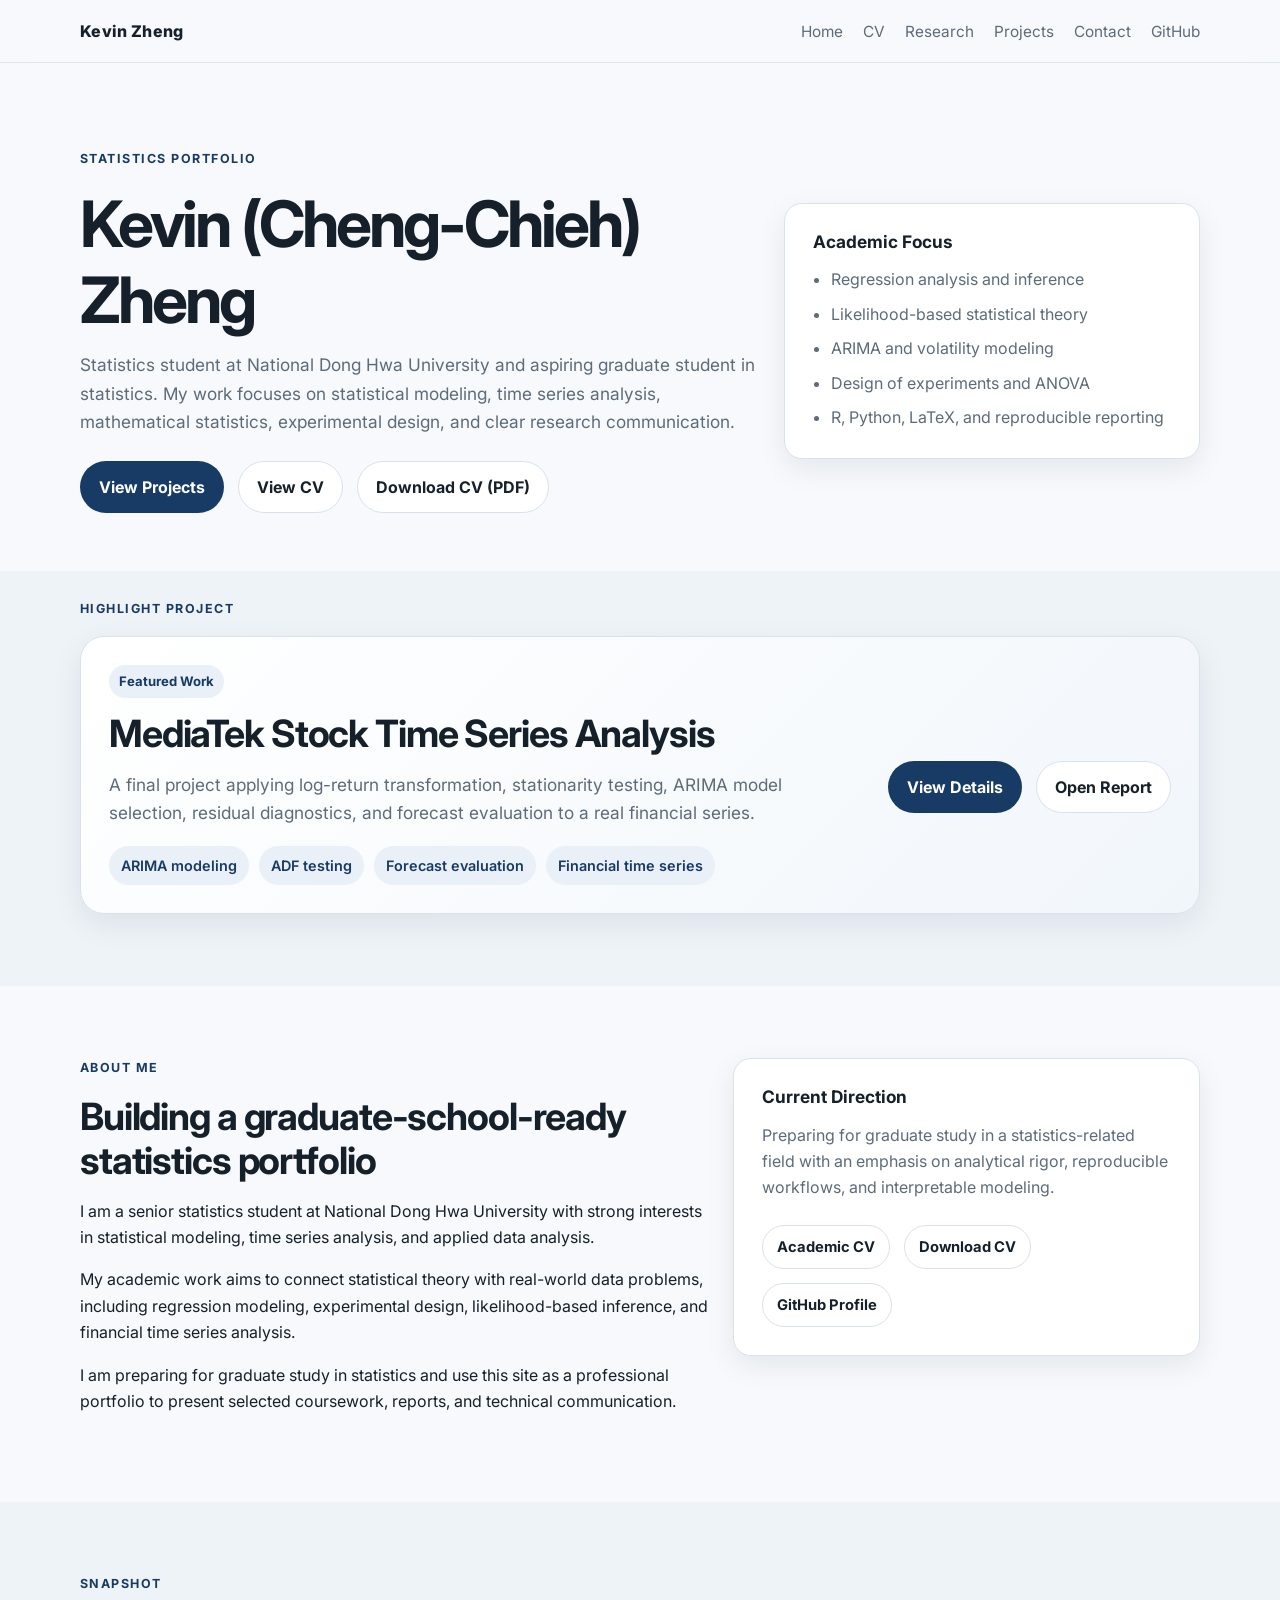
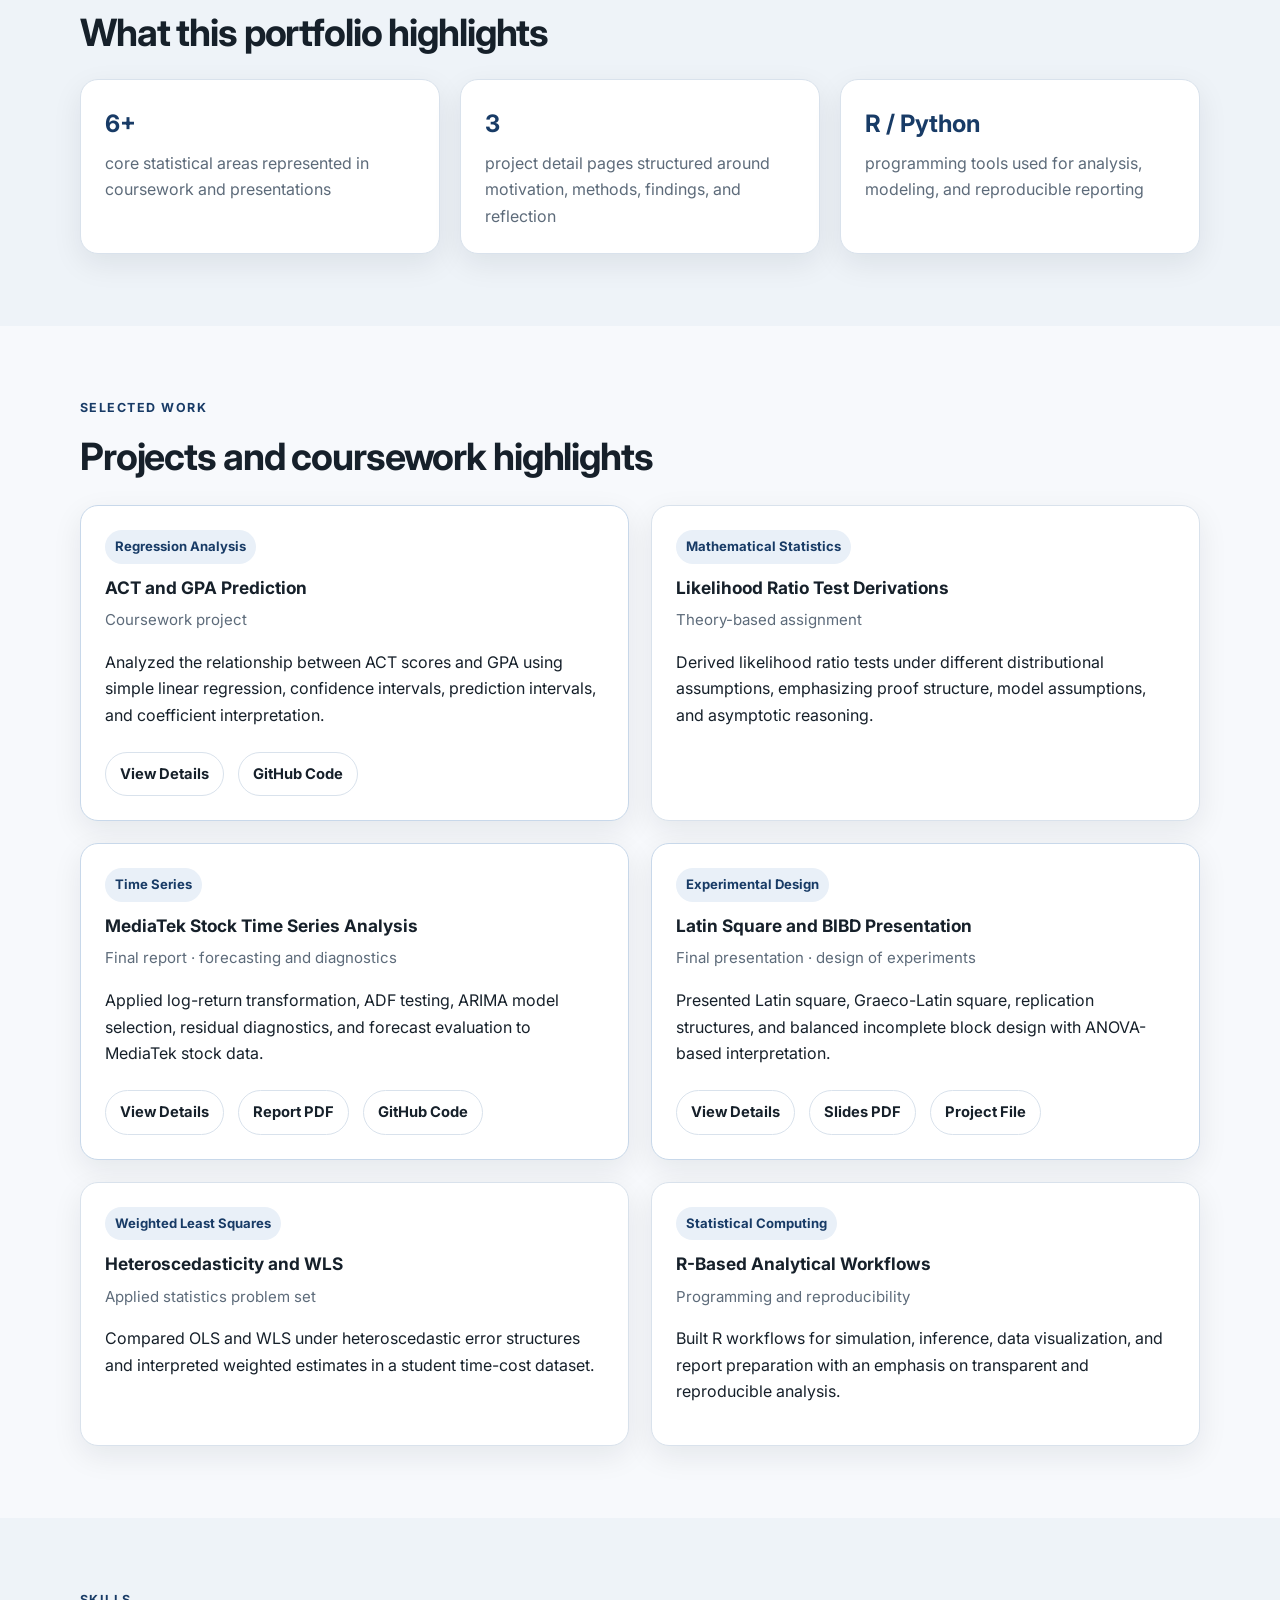
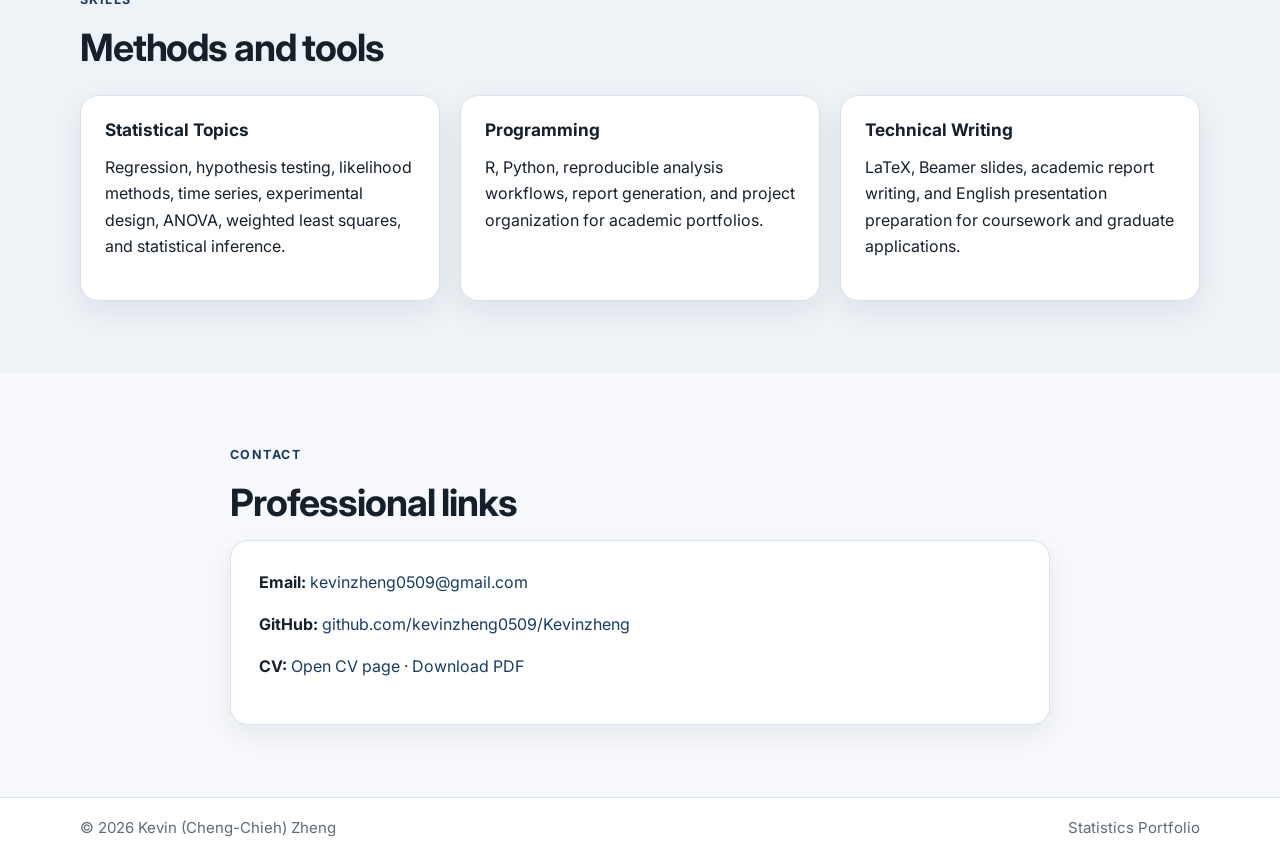
==== commit 9b6bcbab: "Add files via upload" ====
--- a/index.html
+++ b/index.html
@@ -119,7 +119,7 @@
             <h3>MediaTek Stock Time Series Analysis</h3>
             <p class="meta">Final report · forecasting and diagnostics</p>
             <p>Applied log-return transformation, ADF testing, ARIMA model selection, residual diagnostics, and forecast evaluation to MediaTek stock data.</p>
-            <div class="stack-actions"><a class="mini-btn" href="project-timeseries.html">View Details</a><a class="mini-btn" href="mediatek-time-series-report.pdf" target="_blank">Report PDF</a><a class="mini-btn" href="https://github.com/kevinzheng0509/time-series-mediatek-2454" target="_blank">GitHub Code</a></div>
+            <div class="stack-actions"><a class="mini-btn" href="project-timeseries.html">View Details</a><a class="mini-btn" href="mediatek-time-series-report.pdf" target="_blank">Report PDF</a><a class="mini-btn" href="https://github.com/kevinzheng0509/Kevinzheng/blob/main/time_series_analysis_full.R" target="_blank">GitHub Code</a></div>
           </article>
 
           <article class="card featured-outline">
@@ -127,7 +127,7 @@
             <h3>Latin Square and BIBD Presentation</h3>
             <p class="meta">Final presentation · design of experiments</p>
             <p>Presented Latin square, Graeco-Latin square, replication structures, and balanced incomplete block design with ANOVA-based interpretation.</p>
-            <div class="stack-actions"><a class="mini-btn" href="project-experimental.html">View Details</a><a class="mini-btn" href="latin-square-bibd-presentation.pdf" target="_blank">Slides PDF</a><a class="mini-btn" href="https://github.com/kevinzheng0509/experimental-design-latin-square" target="_blank">GitHub Code</a></div>
+            <div class="stack-actions"><a class="mini-btn" href="project-experimental.html">View Details</a><a class="mini-btn" href="latin-square-bibd-presentation.pdf" target="_blank">Slides PDF</a><a class="mini-btn" href="https://github.com/kevinzheng0509/Kevinzheng/blob/main/latin-square-bibd-presentation.pdf" target="_blank">Project File</a></div>
           </article>
 
           <article class="card">
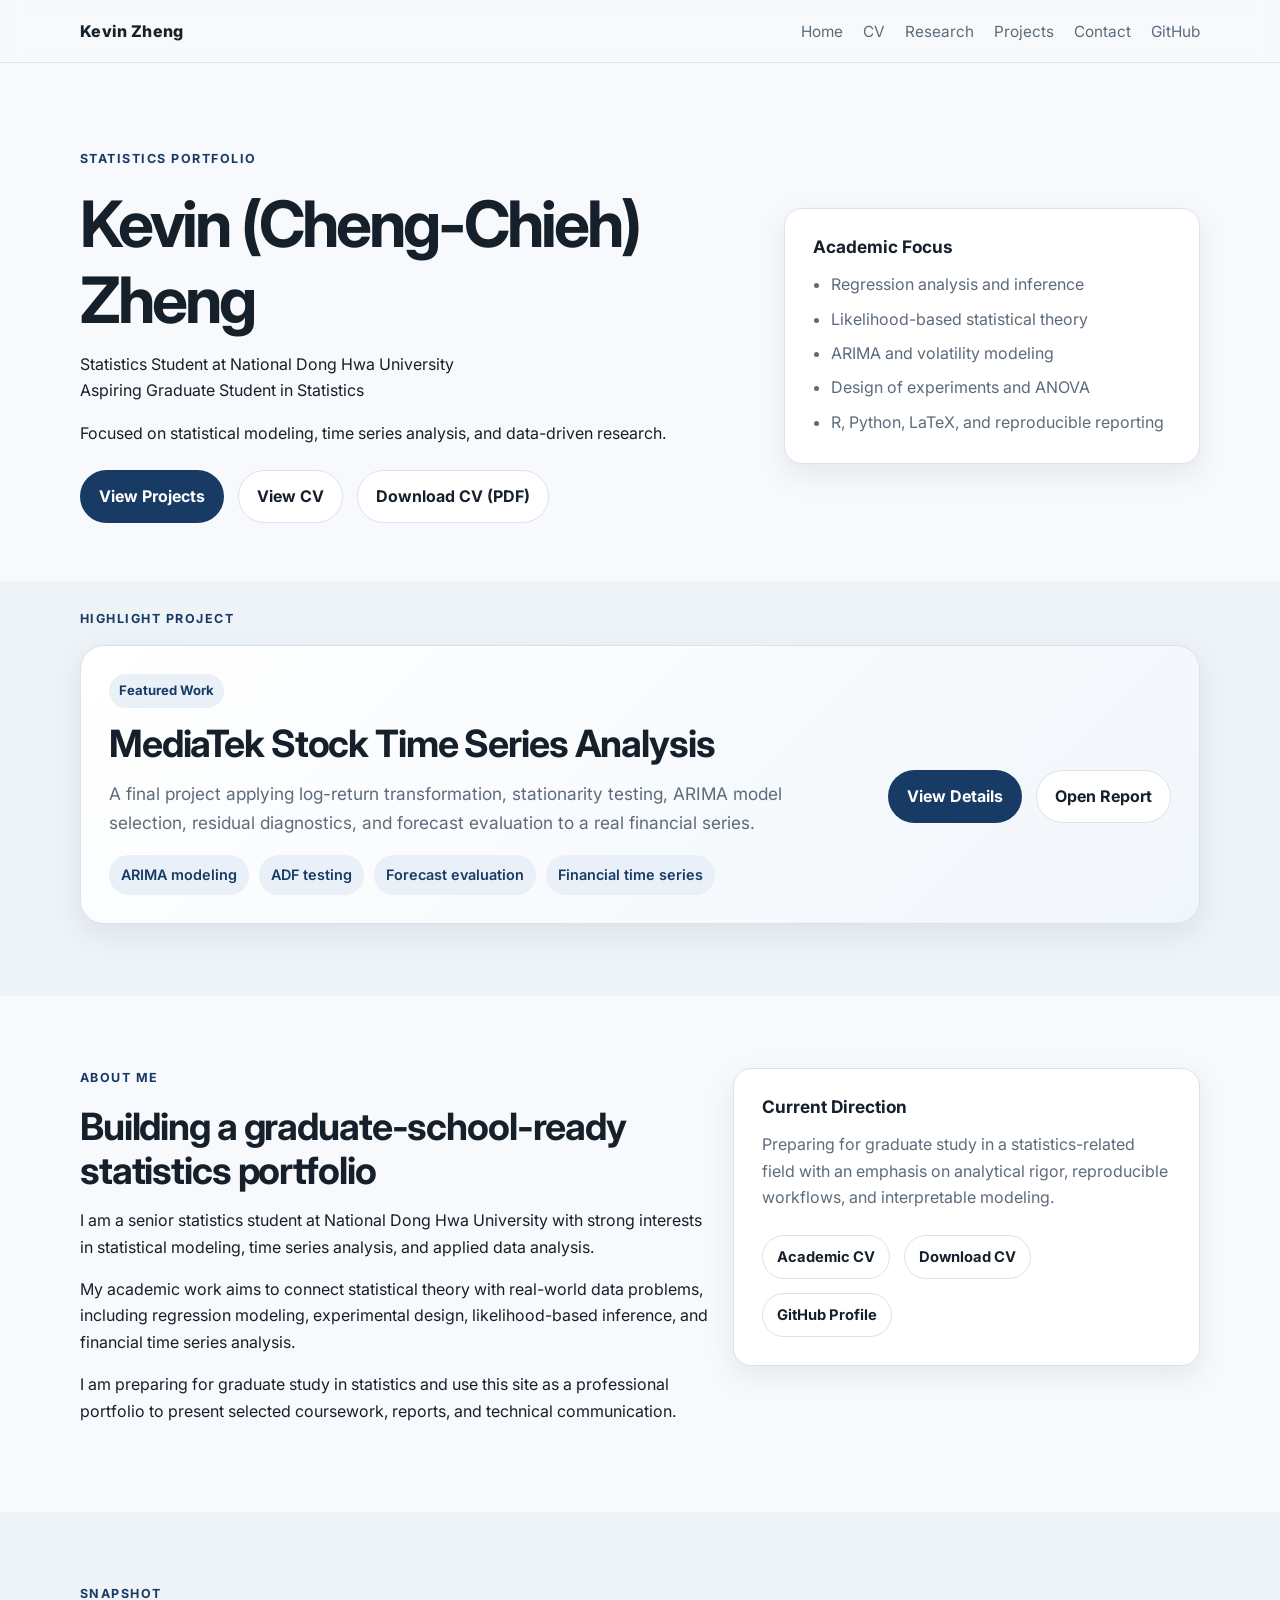
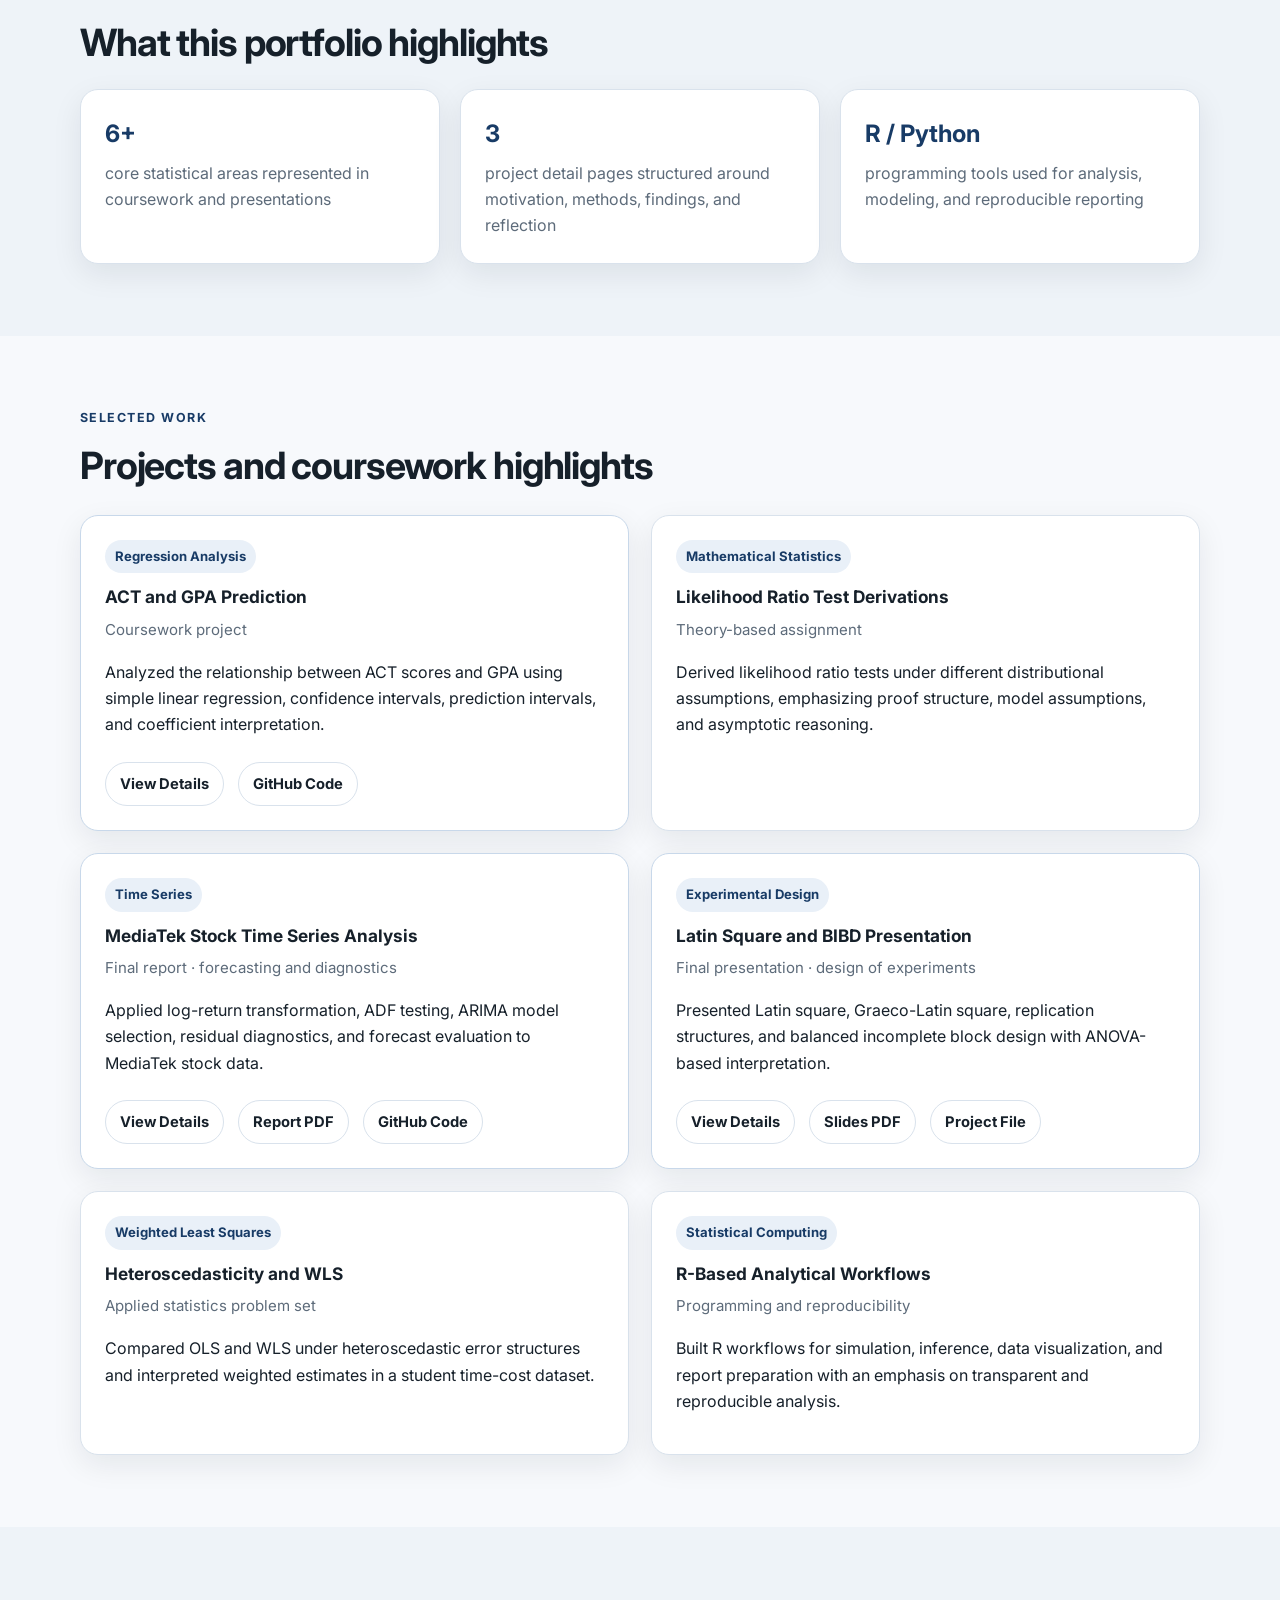
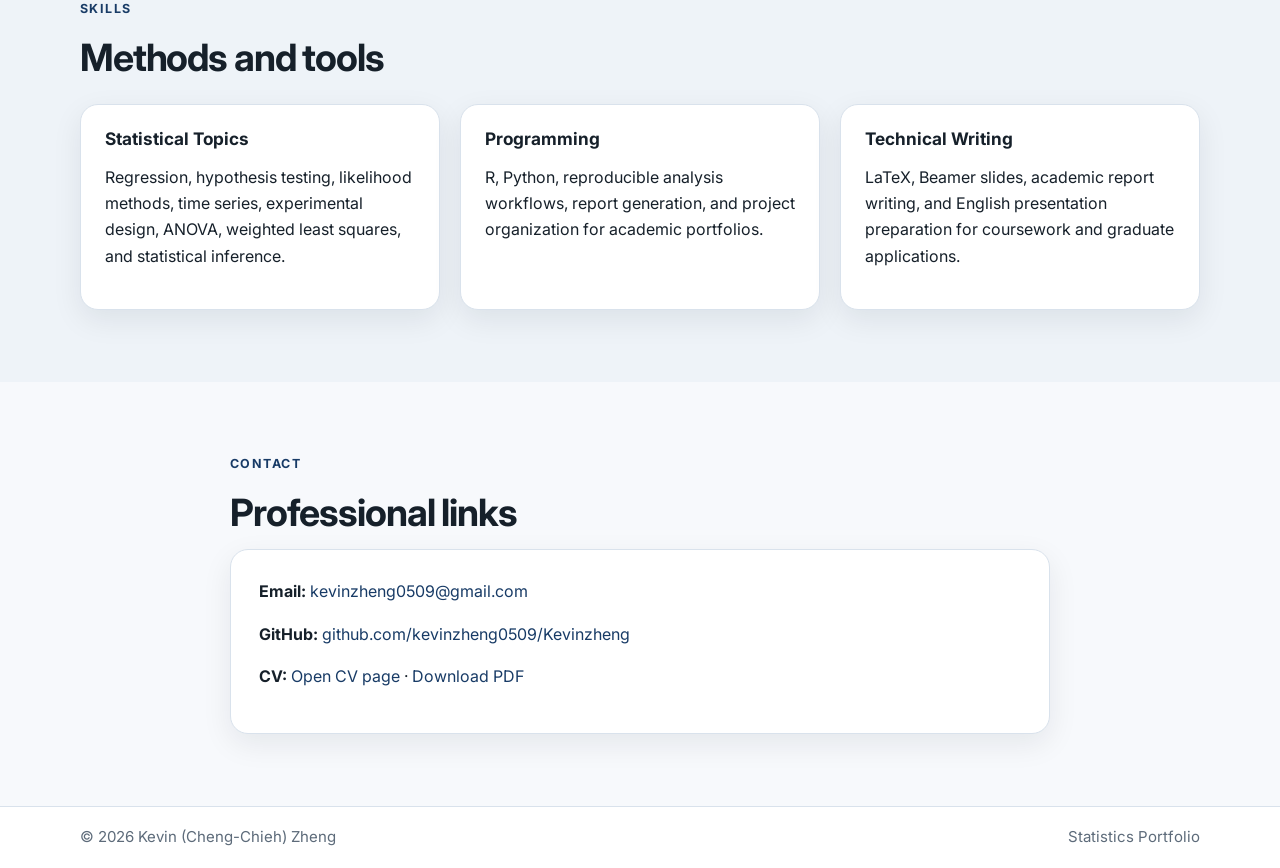
==== commit 63244c72: "Revise introduction and focus areas in index.html" ====
--- a/index.html
+++ b/index.html
@@ -18,7 +18,11 @@
         <div>
           <p class="eyebrow">Statistics Portfolio</p>
           <h1>Kevin (Cheng-Chieh) Zheng</h1>
-          <p class="lead">Statistics student at National Dong Hwa University and aspiring graduate student in statistics. My work focuses on statistical modeling, time series analysis, mathematical statistics, experimental design, and clear research communication.</p>
+
+<p>Statistics Student at National Dong Hwa University<br>
+Aspiring Graduate Student in Statistics</p>
+
+<p>Focused on statistical modeling, time series analysis, and data-driven research.</p>
           <div class="hero-actions">
             <a class="btn btn-primary" href="#projects">View Projects</a>
             <a class="btn btn-secondary" href="cv.html">View CV</a>
@@ -182,4 +186,4 @@
   </main>
   <footer class="site-footer"><div class="container footer-row"><span>© 2026 Kevin (Cheng-Chieh) Zheng</span><span>Statistics Portfolio</span></div></footer>
 </body>
-</html>+</html>
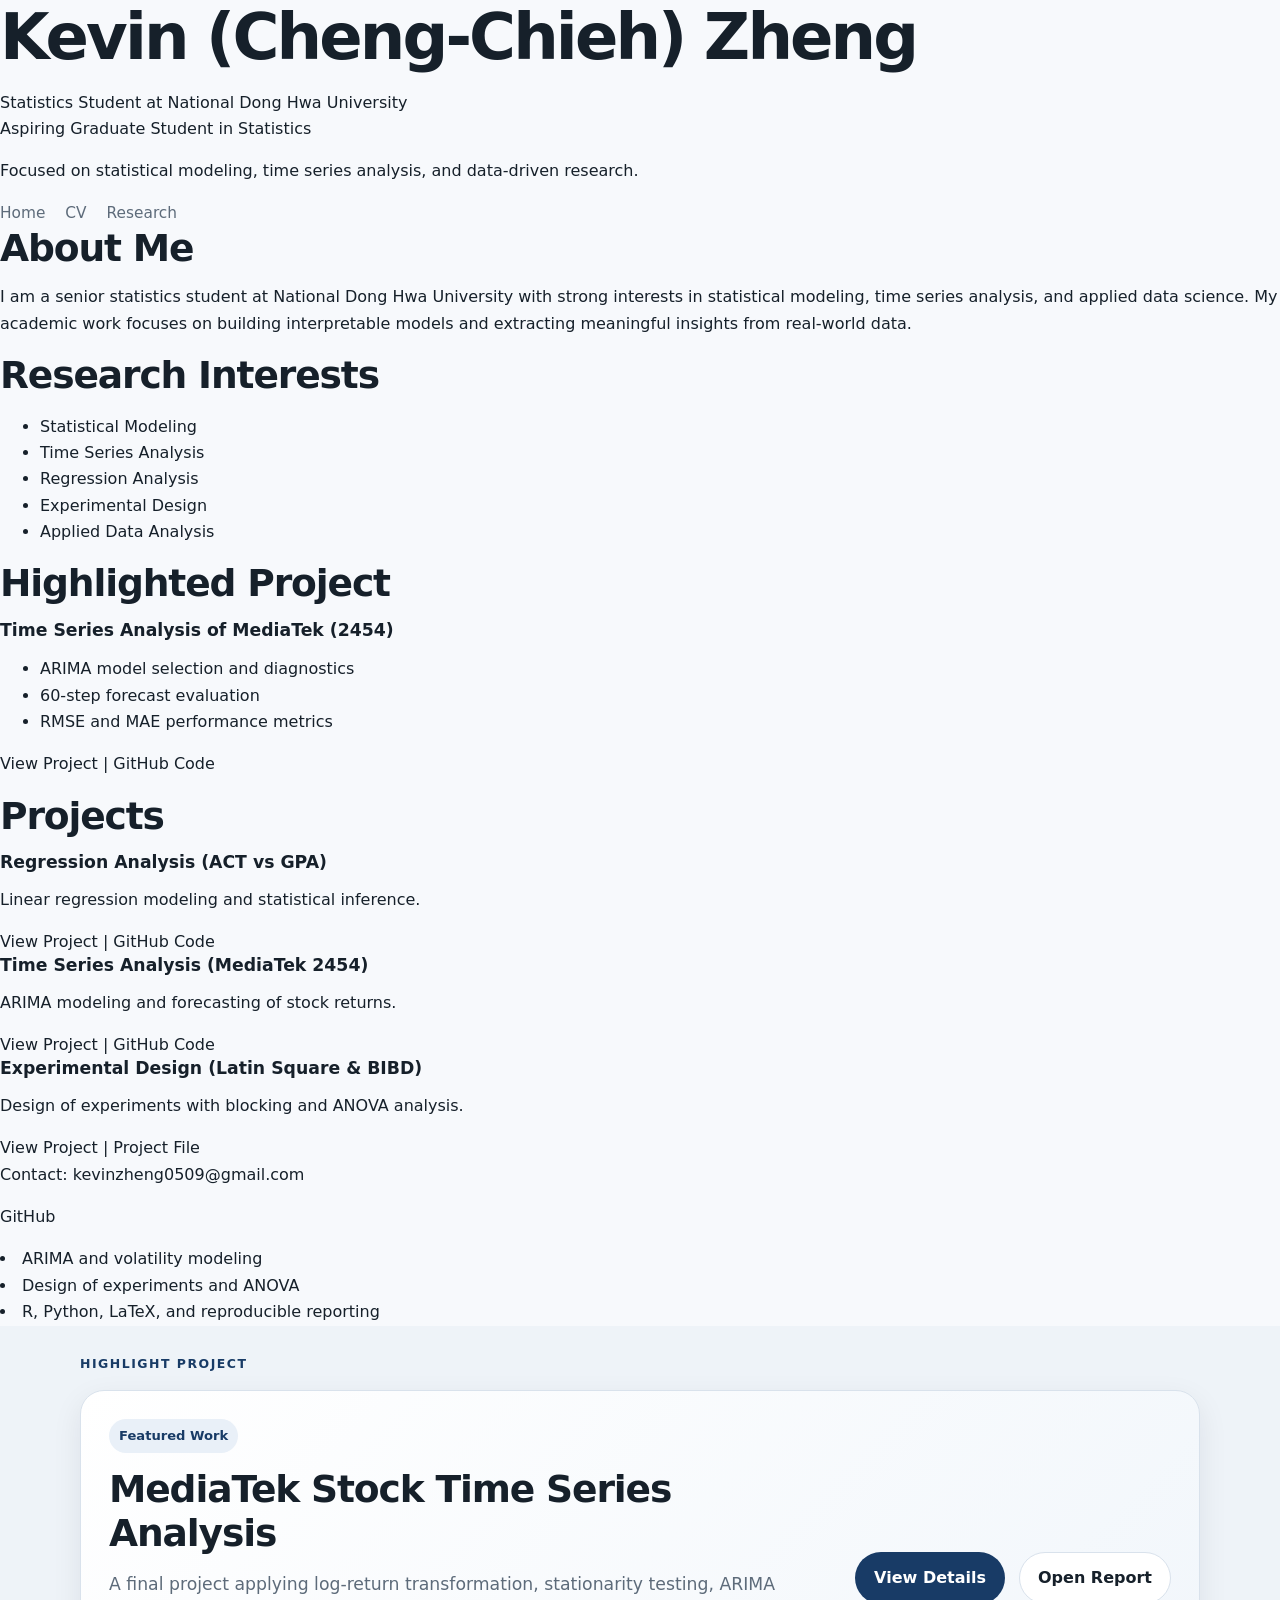
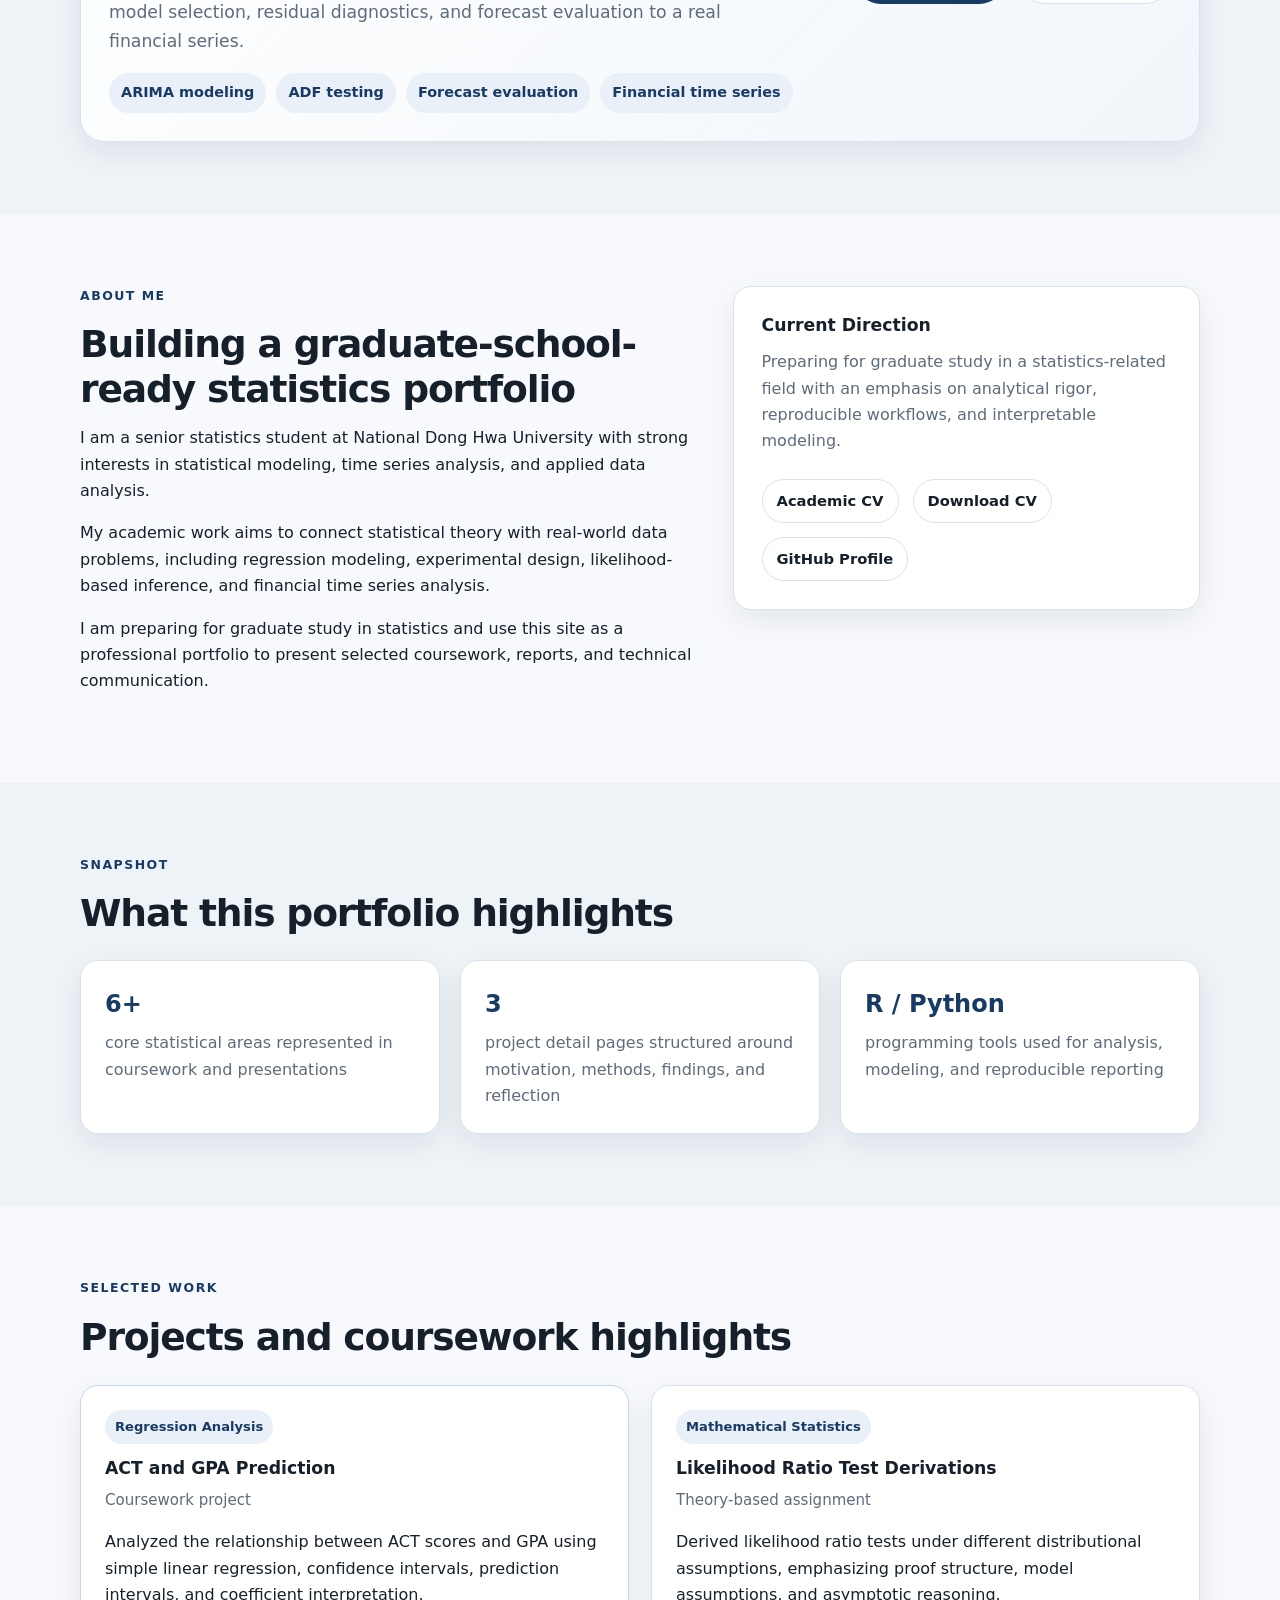
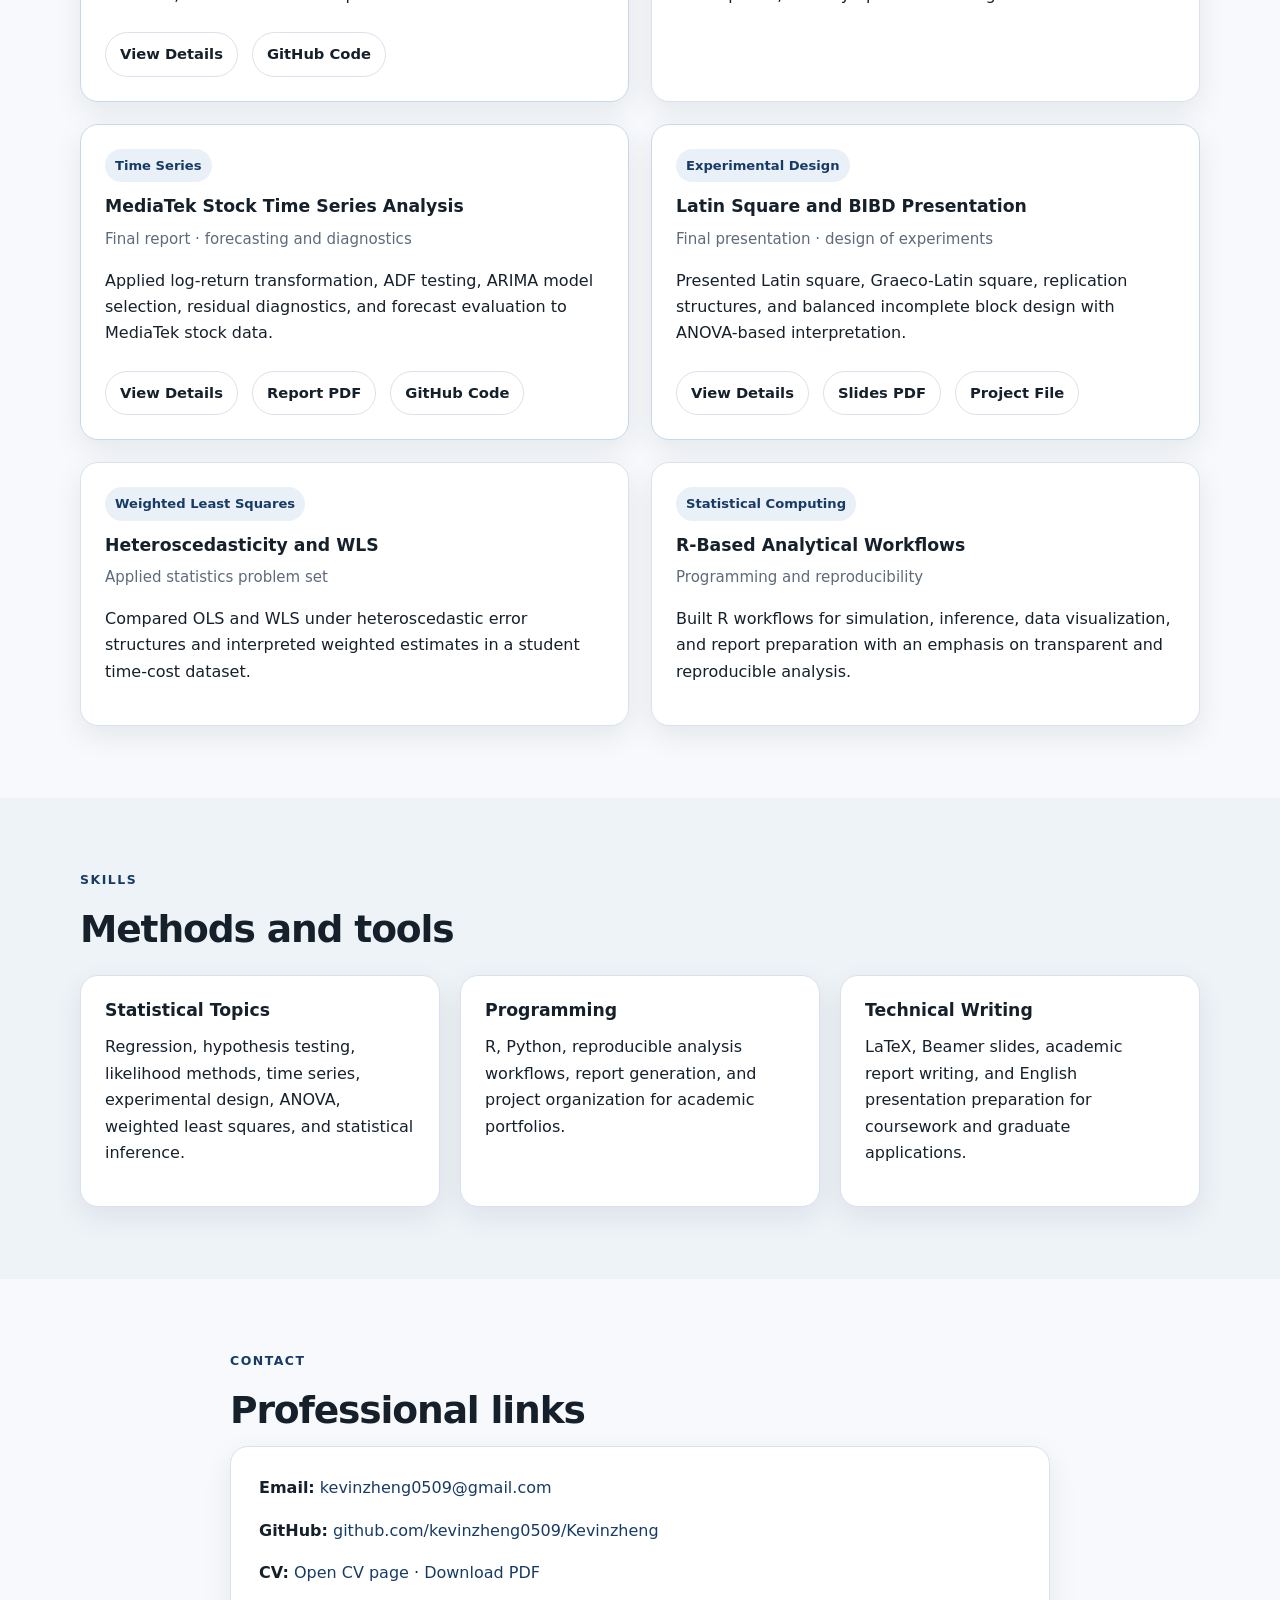
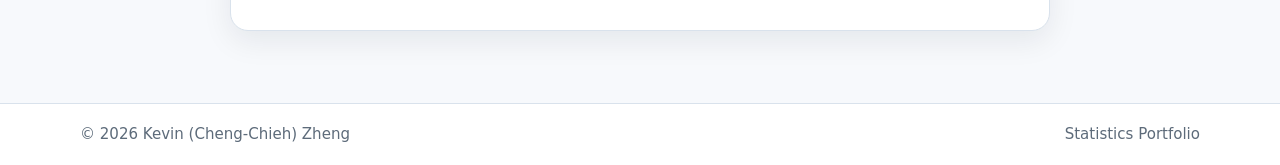
==== commit 649ada74: "Update index.html" ====
--- a/index.html
+++ b/index.html
@@ -1,40 +1,116 @@
 <!DOCTYPE html>
 <html lang="en">
 <head>
-  <meta charset="UTF-8" />
-  <meta name="viewport" content="width=device-width, initial-scale=1.0" />
-  <title>Kevin (Cheng-Chieh) Zheng | Statistics Portfolio</title>
-  <meta name="description" content="Academic portfolio of Kevin (Cheng-Chieh) Zheng, an NDHU statistics student preparing for graduate study in statistics." />
-  <link rel="preconnect" href="https://fonts.googleapis.com">
-  <link rel="preconnect" href="https://fonts.gstatic.com" crossorigin>
-  <link href="https://fonts.googleapis.com/css2?family=Inter:wght@400;500;600;700;800&display=swap" rel="stylesheet">
-  <link rel="stylesheet" href="style.css" />
+  <meta charset="UTF-8">
+  <title>Kevin (Cheng-Chieh) Zheng</title>
+  <link rel="stylesheet" href="style.css">
 </head>
+
 <body>
-  <header class="site-header"><div class="container nav"><div class="brand"><a href="index.html">Kevin Zheng</a></div><nav><a href="index.html">Home</a><a href="cv.html">CV</a><a href="research.html">Research</a><a href="index.html#projects">Projects</a><a href="index.html#contact">Contact</a><a href="https://github.com/kevinzheng0509/Kevinzheng" target="_blank">GitHub</a></nav></div></header>
-  <main>
-    <section class="hero">
-      <div class="container hero-grid">
-        <div>
-          <p class="eyebrow">Statistics Portfolio</p>
-          <h1>Kevin (Cheng-Chieh) Zheng</h1>
-
-<p>Statistics Student at National Dong Hwa University<br>
-Aspiring Graduate Student in Statistics</p>
-
-<p>Focused on statistical modeling, time series analysis, and data-driven research.</p>
-          <div class="hero-actions">
-            <a class="btn btn-primary" href="#projects">View Projects</a>
-            <a class="btn btn-secondary" href="cv.html">View CV</a>
-            <a class="btn btn-secondary" href="kevin-zheng-cv.pdf" target="_blank">Download CV (PDF)</a>
-          </div>
-        </div>
-        <div class="hero-card">
-          <h3>Academic Focus</h3>
-          <ul>
-            <li>Regression analysis and inference</li>
-            <li>Likelihood-based statistical theory</li>
-            <li>ARIMA and volatility modeling</li>
+
+  <!-- Header -->
+  <header>
+    <h1>Kevin (Cheng-Chieh) Zheng</h1>
+
+    <p>
+      Statistics Student at National Dong Hwa University<br>
+      Aspiring Graduate Student in Statistics
+    </p>
+
+    <p>
+      Focused on statistical modeling, time series analysis, and data-driven research.
+    </p>
+
+    <nav>
+      <a href="index.html">Home</a>
+      <a href="cv.html">CV</a>
+      <a href="research.html">Research</a>
+    </nav>
+  </header>
+
+  <!-- About -->
+  <section>
+    <h2>About Me</h2>
+    <p>
+      I am a senior statistics student at National Dong Hwa University with strong interests in
+      statistical modeling, time series analysis, and applied data science. My academic work focuses
+      on building interpretable models and extracting meaningful insights from real-world data.
+    </p>
+  </section>
+
+  <!-- 🔥 新增 Research Interests -->
+  <section>
+    <h2>Research Interests</h2>
+    <ul>
+      <li>Statistical Modeling</li>
+      <li>Time Series Analysis</li>
+      <li>Regression Analysis</li>
+      <li>Experimental Design</li>
+      <li>Applied Data Analysis</li>
+    </ul>
+  </section>
+
+  <!-- Highlight Project -->
+  <section>
+    <h2>Highlighted Project</h2>
+
+    <h3>Time Series Analysis of MediaTek (2454)</h3>
+
+    <ul>
+      <li>ARIMA model selection and diagnostics</li>
+      <li>60-step forecast evaluation</li>
+      <li>RMSE and MAE performance metrics</li>
+    </ul>
+
+    <p>
+      <a href="project-timeseries.html">View Project</a> |
+      <a href="https://github.com/kevinzheng0509/Kevinzheng/blob/main/time_series_analysis_full.R" target="_blank">
+        GitHub Code
+      </a>
+    </p>
+  </section>
+
+  <!-- Projects -->
+  <section>
+    <h2>Projects</h2>
+
+    <div>
+      <h3>Regression Analysis (ACT vs GPA)</h3>
+      <p>Linear regression modeling and statistical inference.</p>
+      <a href="project-regression.html">View Project</a> |
+      <a href="https://github.com/kevinzheng0509/Kevinzheng" target="_blank">GitHub Code</a>
+    </div>
+
+    <div>
+      <h3>Time Series Analysis (MediaTek 2454)</h3>
+      <p>ARIMA modeling and forecasting of stock returns.</p>
+      <a href="project-timeseries.html">View Project</a> |
+      <a href="https://github.com/kevinzheng0509/Kevinzheng/blob/main/time_series_analysis_full.R" target="_blank">
+        GitHub Code
+      </a>
+    </div>
+
+    <div>
+      <h3>Experimental Design (Latin Square & BIBD)</h3>
+      <p>Design of experiments with blocking and ANOVA analysis.</p>
+      <a href="project-experimental.html">View Project</a> |
+      <a href="https://github.com/kevinzheng0509/Kevinzheng/blob/main/latin-square-bibd-presentation.pdf" target="_blank">
+        Project File
+      </a>
+    </div>
+
+  </section>
+
+  <!-- Footer -->
+  <footer>
+    <p>Contact: kevinzheng0509@gmail.com</p>
+    <p>
+      <a href="https://github.com/kevinzheng0509" target="_blank">GitHub</a>
+    </p>
+  </footer>
+
+</body>
+</html>            <li>ARIMA and volatility modeling</li>
             <li>Design of experiments and ANOVA</li>
             <li>R, Python, LaTeX, and reproducible reporting</li>
           </ul>
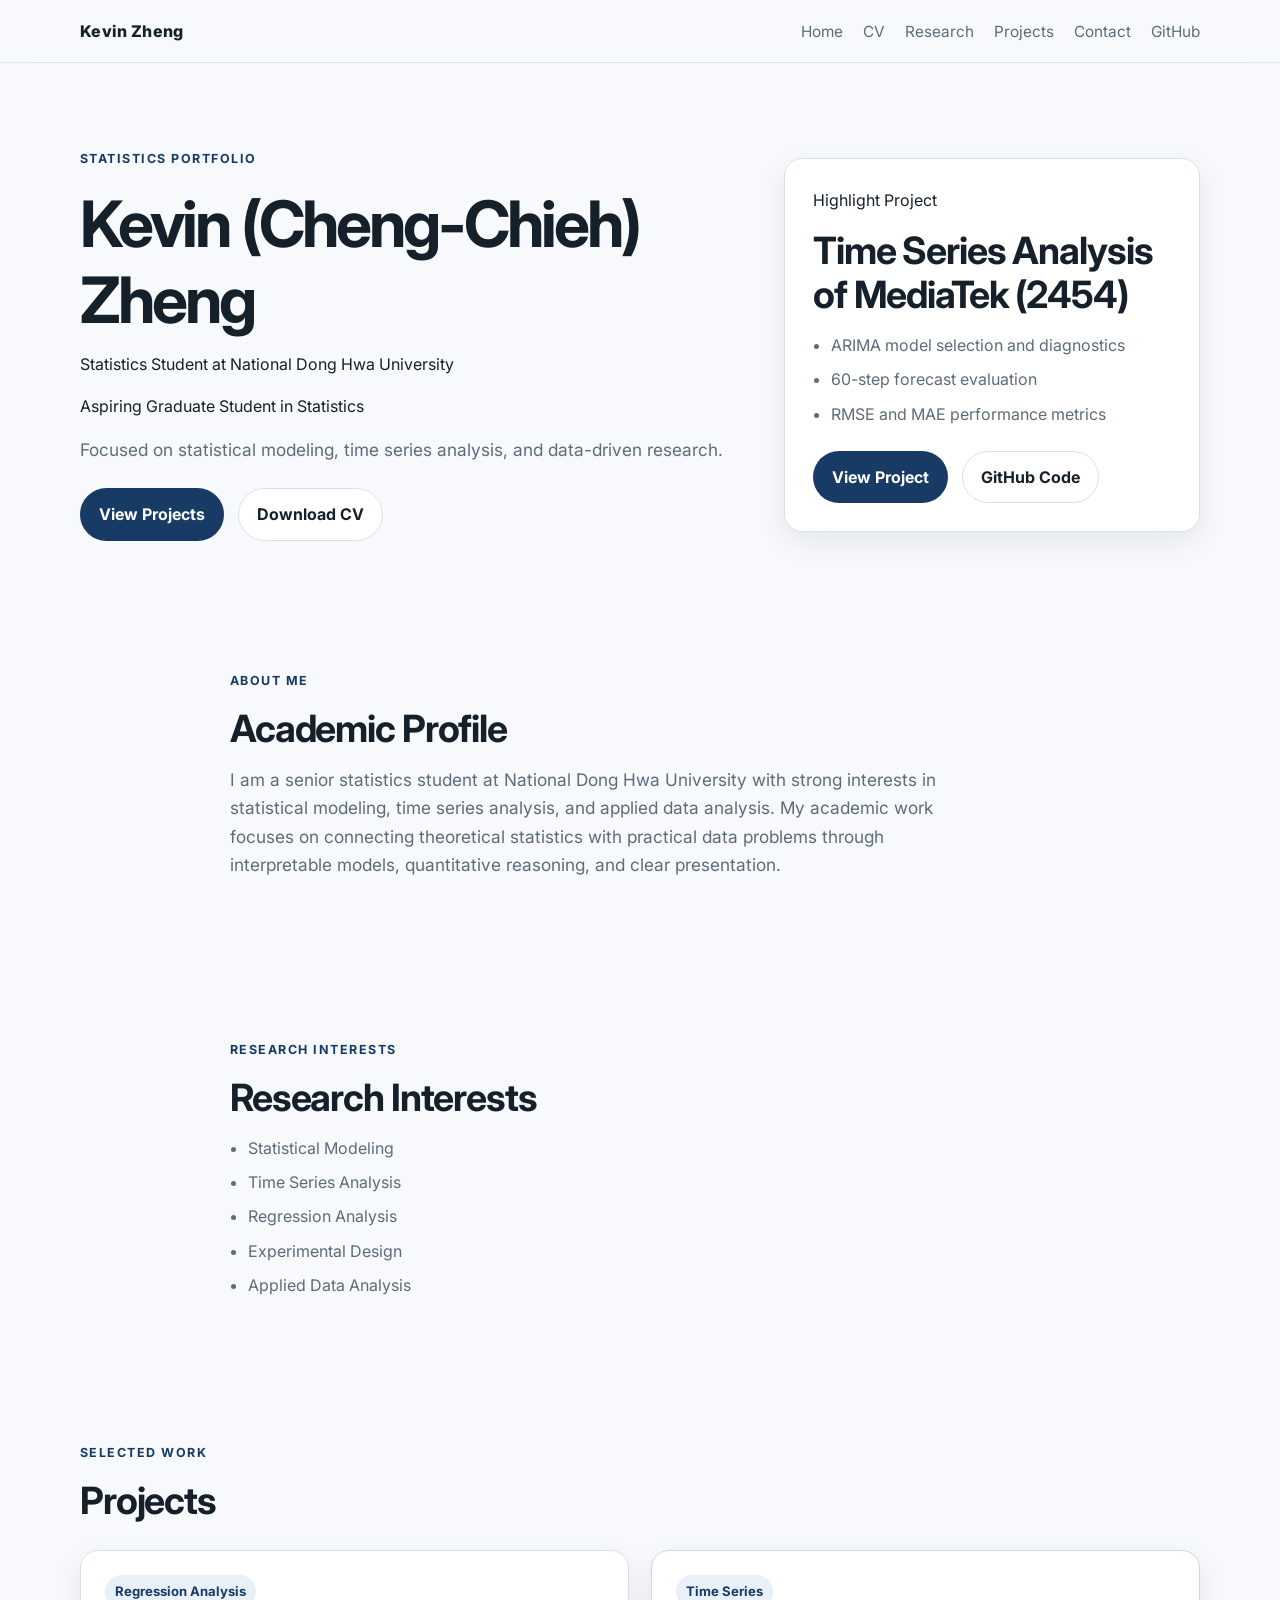
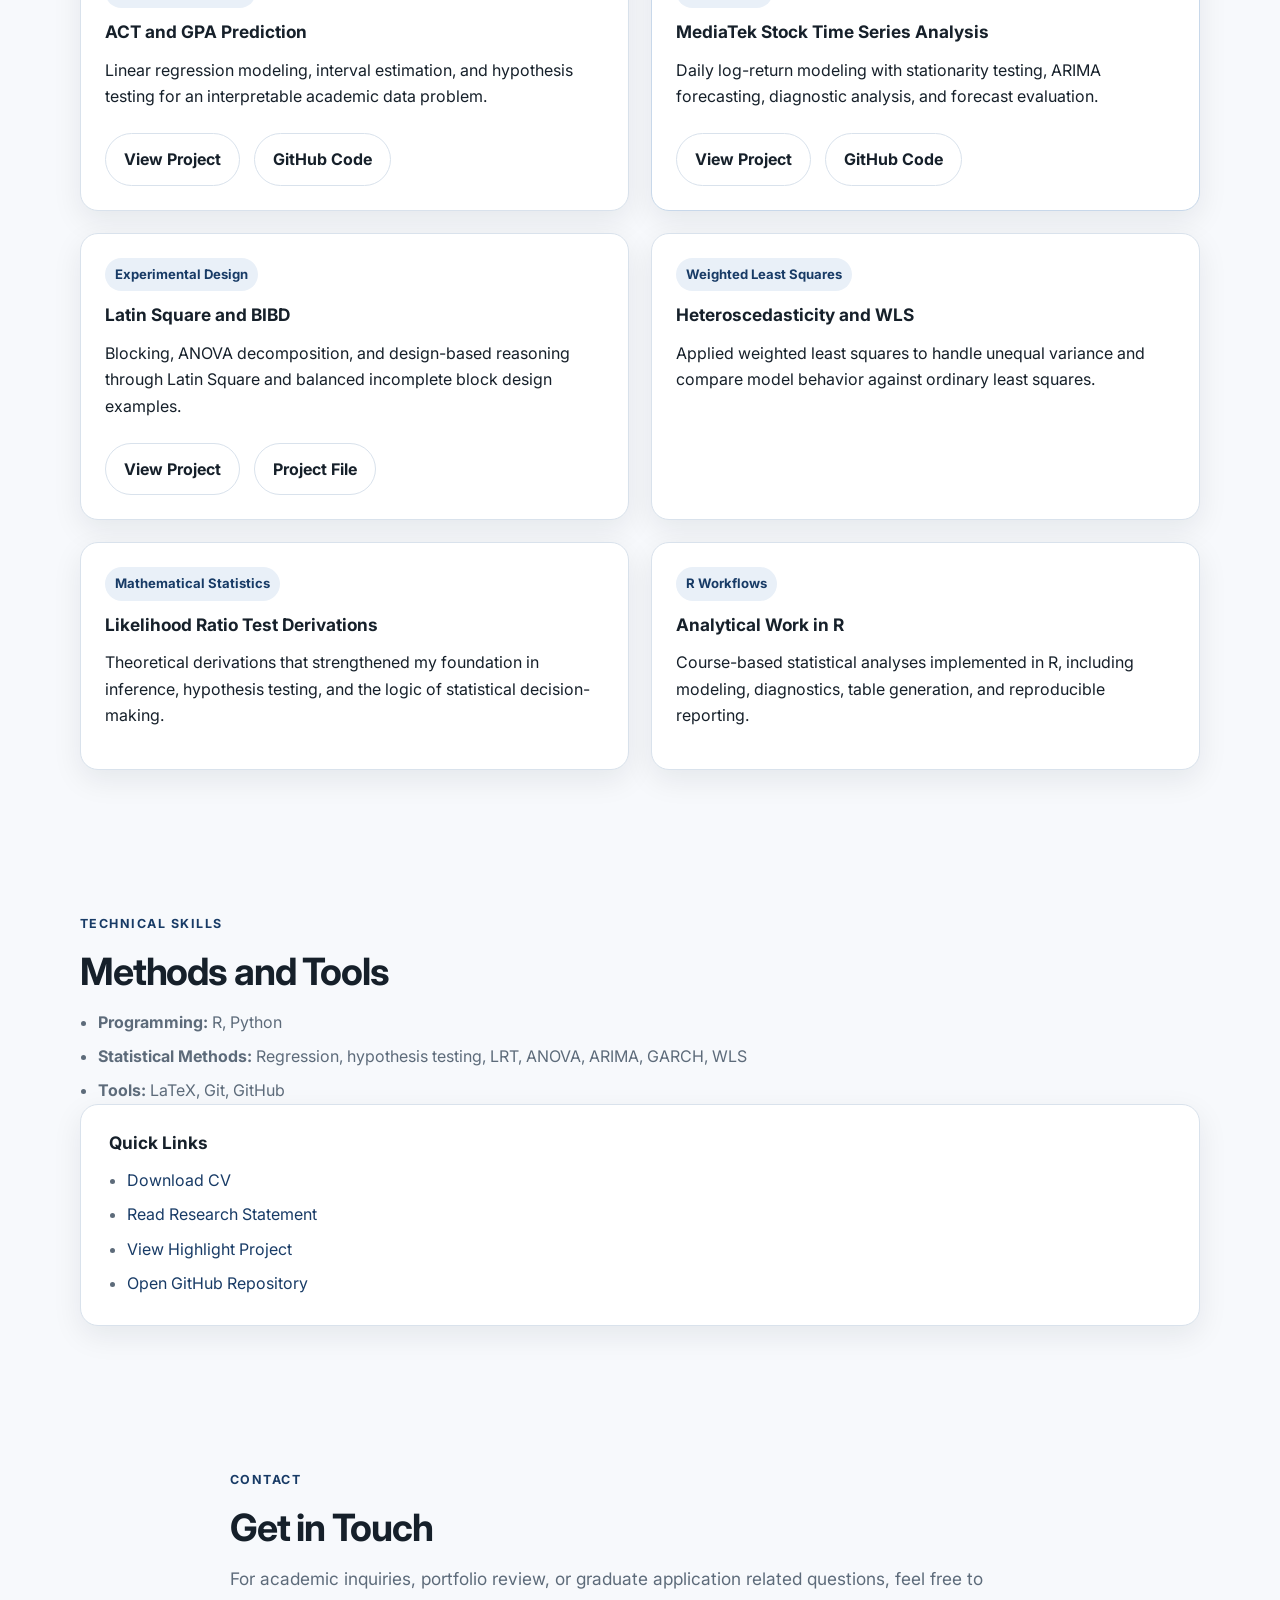
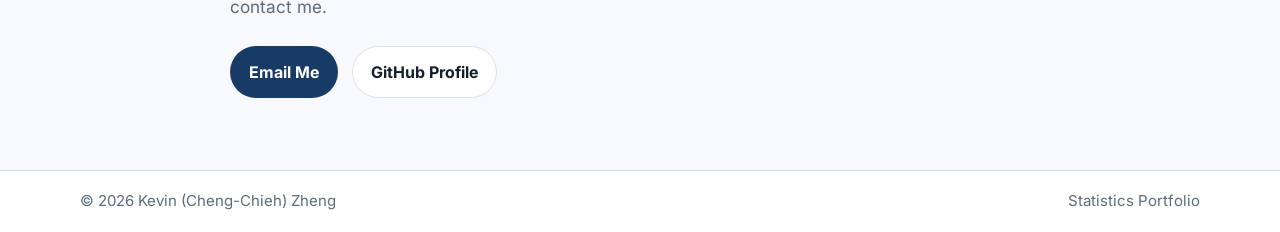
==== commit 7922bcb2: "Add files via upload" ====
--- a/index.html
+++ b/index.html
@@ -1,265 +1,179 @@
 <!DOCTYPE html>
 <html lang="en">
 <head>
-  <meta charset="UTF-8">
-  <title>Kevin (Cheng-Chieh) Zheng</title>
-  <link rel="stylesheet" href="style.css">
+  <meta charset="UTF-8" />
+  <meta name="viewport" content="width=device-width, initial-scale=1.0" />
+  <title>Kevin (Cheng-Chieh) Zheng | Statistics Portfolio</title>
+  <meta name="description" content="Statistics portfolio of Kevin (Cheng-Chieh) Zheng, featuring projects in regression analysis, time series analysis, experimental design, and applied data analysis." />
+  <link rel="preconnect" href="https://fonts.googleapis.com">
+  <link rel="preconnect" href="https://fonts.gstatic.com" crossorigin>
+  <link href="https://fonts.googleapis.com/css2?family=Inter:wght@400;500;600;700;800&display=swap" rel="stylesheet">
+  <link rel="stylesheet" href="style.css" />
 </head>
-
 <body>
-
-  <!-- Header -->
-  <header>
-    <h1>Kevin (Cheng-Chieh) Zheng</h1>
-
-    <p>
-      Statistics Student at National Dong Hwa University<br>
-      Aspiring Graduate Student in Statistics
-    </p>
-
-    <p>
-      Focused on statistical modeling, time series analysis, and data-driven research.
-    </p>
-
-    <nav>
-      <a href="index.html">Home</a>
-      <a href="cv.html">CV</a>
-      <a href="research.html">Research</a>
-    </nav>
+  <header class="site-header">
+    <div class="container nav">
+      <div class="brand"><a href="index.html">Kevin Zheng</a></div>
+      <nav>
+        <a href="index.html">Home</a>
+        <a href="cv.html">CV</a>
+        <a href="research.html">Research</a>
+        <a href="#projects">Projects</a>
+        <a href="#contact">Contact</a>
+        <a href="https://github.com/kevinzheng0509/Kevinzheng" target="_blank">GitHub</a>
+      </nav>
+    </div>
   </header>
 
-  <!-- About -->
-  <section>
-    <h2>About Me</h2>
-    <p>
-      I am a senior statistics student at National Dong Hwa University with strong interests in
-      statistical modeling, time series analysis, and applied data science. My academic work focuses
-      on building interpretable models and extracting meaningful insights from real-world data.
-    </p>
-  </section>
+  <main>
+    <section class="hero">
+      <div class="container hero-grid">
+        <div>
+          <p class="eyebrow">Statistics Portfolio</p>
+          <h1>Kevin (Cheng-Chieh) Zheng</h1>
+          <p class="hero-subtitle">Statistics Student at National Dong Hwa University</p>
+          <p class="hero-subtitle">Aspiring Graduate Student in Statistics</p>
+          <p class="lead">Focused on statistical modeling, time series analysis, and data-driven research.</p>
+          <div class="hero-actions">
+            <a class="btn btn-primary" href="#projects">View Projects</a>
+            <a class="btn btn-secondary" href="kevin-zheng-cv.pdf" target="_blank">Download CV</a>
+          </div>
+        </div>
+        <div class="hero-card">
+          <p class="card-label">Highlight Project</p>
+          <h2>Time Series Analysis of MediaTek (2454)</h2>
+          <ul class="list-tight">
+            <li>ARIMA model selection and diagnostics</li>
+            <li>60-step forecast evaluation</li>
+            <li>RMSE and MAE performance metrics</li>
+          </ul>
+          <div class="stack-actions">
+            <a class="btn btn-primary" href="project-timeseries.html">View Project</a>
+            <a class="btn btn-secondary" href="https://github.com/kevinzheng0509/Kevinzheng/blob/main/time_series_analysis_full.R" target="_blank">GitHub Code</a>
+          </div>
+        </div>
+      </div>
+    </section>
 
-  <!-- 🔥 新增 Research Interests -->
-  <section>
-    <h2>Research Interests</h2>
-    <ul>
-      <li>Statistical Modeling</li>
-      <li>Time Series Analysis</li>
-      <li>Regression Analysis</li>
-      <li>Experimental Design</li>
-      <li>Applied Data Analysis</li>
-    </ul>
-  </section>
+    <section class="section">
+      <div class="container narrow">
+        <p class="eyebrow">About Me</p>
+        <h2>Academic Profile</h2>
+        <p class="lead">I am a senior statistics student at National Dong Hwa University with strong interests in statistical modeling, time series analysis, and applied data analysis. My academic work focuses on connecting theoretical statistics with practical data problems through interpretable models, quantitative reasoning, and clear presentation.</p>
+      </div>
+    </section>
 
-  <!-- Highlight Project -->
-  <section>
-    <h2>Highlighted Project</h2>
+    <section class="section">
+      <div class="container narrow">
+        <p class="eyebrow">Research Interests</p>
+        <h2>Research Interests</h2>
+        <ul class="list-tight">
+          <li>Statistical Modeling</li>
+          <li>Time Series Analysis</li>
+          <li>Regression Analysis</li>
+          <li>Experimental Design</li>
+          <li>Applied Data Analysis</li>
+        </ul>
+      </div>
+    </section>
 
-    <h3>Time Series Analysis of MediaTek (2454)</h3>
+    <section class="section" id="projects">
+      <div class="container">
+        <p class="eyebrow">Selected Work</p>
+        <h2>Projects</h2>
+        <div class="cards">
+          <article class="card">
+            <span class="tag">Regression Analysis</span>
+            <h3>ACT and GPA Prediction</h3>
+            <p>Linear regression modeling, interval estimation, and hypothesis testing for an interpretable academic data problem.</p>
+            <div class="stack-actions">
+              <a class="btn btn-secondary" href="project-regression.html">View Project</a>
+              <a class="btn btn-secondary" href="https://github.com/kevinzheng0509/Kevinzheng" target="_blank">GitHub Code</a>
+            </div>
+          </article>
 
-    <ul>
-      <li>ARIMA model selection and diagnostics</li>
-      <li>60-step forecast evaluation</li>
-      <li>RMSE and MAE performance metrics</li>
-    </ul>
+          <article class="card featured-outline">
+            <span class="tag">Time Series</span>
+            <h3>MediaTek Stock Time Series Analysis</h3>
+            <p>Daily log-return modeling with stationarity testing, ARIMA forecasting, diagnostic analysis, and forecast evaluation.</p>
+            <div class="stack-actions">
+              <a class="btn btn-secondary" href="project-timeseries.html">View Project</a>
+              <a class="btn btn-secondary" href="https://github.com/kevinzheng0509/Kevinzheng/blob/main/time_series_analysis_full.R" target="_blank">GitHub Code</a>
+            </div>
+          </article>
 
-    <p>
-      <a href="project-timeseries.html">View Project</a> |
-      <a href="https://github.com/kevinzheng0509/Kevinzheng/blob/main/time_series_analysis_full.R" target="_blank">
-        GitHub Code
-      </a>
-    </p>
-  </section>
+          <article class="card">
+            <span class="tag">Experimental Design</span>
+            <h3>Latin Square and BIBD</h3>
+            <p>Blocking, ANOVA decomposition, and design-based reasoning through Latin Square and balanced incomplete block design examples.</p>
+            <div class="stack-actions">
+              <a class="btn btn-secondary" href="project-experimental.html">View Project</a>
+              <a class="btn btn-secondary" href="https://github.com/kevinzheng0509/Kevinzheng/blob/main/latin-square-bibd-presentation.pdf" target="_blank">Project File</a>
+            </div>
+          </article>
 
-  <!-- Projects -->
-  <section>
-    <h2>Projects</h2>
+          <article class="card">
+            <span class="tag">Weighted Least Squares</span>
+            <h3>Heteroscedasticity and WLS</h3>
+            <p>Applied weighted least squares to handle unequal variance and compare model behavior against ordinary least squares.</p>
+          </article>
 
-    <div>
-      <h3>Regression Analysis (ACT vs GPA)</h3>
-      <p>Linear regression modeling and statistical inference.</p>
-      <a href="project-regression.html">View Project</a> |
-      <a href="https://github.com/kevinzheng0509/Kevinzheng" target="_blank">GitHub Code</a>
-    </div>
+          <article class="card">
+            <span class="tag">Mathematical Statistics</span>
+            <h3>Likelihood Ratio Test Derivations</h3>
+            <p>Theoretical derivations that strengthened my foundation in inference, hypothesis testing, and the logic of statistical decision-making.</p>
+          </article>
 
-    <div>
-      <h3>Time Series Analysis (MediaTek 2454)</h3>
-      <p>ARIMA modeling and forecasting of stock returns.</p>
-      <a href="project-timeseries.html">View Project</a> |
-      <a href="https://github.com/kevinzheng0509/Kevinzheng/blob/main/time_series_analysis_full.R" target="_blank">
-        GitHub Code
-      </a>
-    </div>
+          <article class="card">
+            <span class="tag">R Workflows</span>
+            <h3>Analytical Work in R</h3>
+            <p>Course-based statistical analyses implemented in R, including modeling, diagnostics, table generation, and reproducible reporting.</p>
+          </article>
+        </div>
+      </div>
+    </section>
 
-    <div>
-      <h3>Experimental Design (Latin Square & BIBD)</h3>
-      <p>Design of experiments with blocking and ANOVA analysis.</p>
-      <a href="project-experimental.html">View Project</a> |
-      <a href="https://github.com/kevinzheng0509/Kevinzheng/blob/main/latin-square-bibd-presentation.pdf" target="_blank">
-        Project File
-      </a>
-    </div>
-
-  </section>
-
-  <!-- Footer -->
-  <footer>
-    <p>Contact: kevinzheng0509@gmail.com</p>
-    <p>
-      <a href="https://github.com/kevinzheng0509" target="_blank">GitHub</a>
-    </p>
-  </footer>
-
-</body>
-</html>            <li>ARIMA and volatility modeling</li>
-            <li>Design of experiments and ANOVA</li>
-            <li>R, Python, LaTeX, and reproducible reporting</li>
+    <section class="section">
+      <div class="container split">
+        <div>
+          <p class="eyebrow">Technical Skills</p>
+          <h2>Methods and Tools</h2>
+          <ul class="list-tight">
+            <li><strong>Programming:</strong> R, Python</li>
+            <li><strong>Statistical Methods:</strong> Regression, hypothesis testing, LRT, ANOVA, ARIMA, GARCH, WLS</li>
+            <li><strong>Tools:</strong> LaTeX, Git, GitHub</li>
+          </ul>
+        </div>
+        <div class="summary-list">
+          <h3>Quick Links</h3>
+          <ul>
+            <li><a class="inline-link" href="kevin-zheng-cv.pdf" target="_blank">Download CV</a></li>
+            <li><a class="inline-link" href="research.html">Read Research Statement</a></li>
+            <li><a class="inline-link" href="project-timeseries.html">View Highlight Project</a></li>
+            <li><a class="inline-link" href="https://github.com/kevinzheng0509/Kevinzheng" target="_blank">Open GitHub Repository</a></li>
           </ul>
         </div>
       </div>
     </section>
 
-    <section class="section alt highlight-section">
-      <div class="container">
-        <p class="section-label">Highlight Project</p>
-        <div class="highlight-card">
-          <div>
-            <span class="tag">Featured Work</span>
-            <h2>MediaTek Stock Time Series Analysis</h2>
-            <p class="lead compact">A final project applying log-return transformation, stationarity testing, ARIMA model selection, residual diagnostics, and forecast evaluation to a real financial series.</p>
-            <div class="bullet-row">
-              <span>ARIMA modeling</span>
-              <span>ADF testing</span>
-              <span>Forecast evaluation</span>
-              <span>Financial time series</span>
-            </div>
-          </div>
-          <div class="stack-actions">
-            <a class="btn btn-primary" href="project-timeseries.html">View Details</a>
-            <a class="btn btn-secondary" href="mediatek-time-series-report.pdf" target="_blank">Open Report</a>
-          </div>
-        </div>
-      </div>
-    </section>
-
-    <section id="about" class="section">
-      <div class="container two-col">
-        <div>
-          <p class="section-label">About Me</p>
-          <h2>Building a graduate-school-ready statistics portfolio</h2>
-          <p>I am a senior statistics student at National Dong Hwa University with strong interests in statistical modeling, time series analysis, and applied data analysis.</p>
-          <p>My academic work aims to connect statistical theory with real-world data problems, including regression modeling, experimental design, likelihood-based inference, and financial time series analysis.</p>
-          <p>I am preparing for graduate study in statistics and use this site as a professional portfolio to present selected coursework, reports, and technical communication.</p>
-        </div>
-        <div class="callout">
-          <h3>Current Direction</h3>
-          <p class="muted">Preparing for graduate study in a statistics-related field with an emphasis on analytical rigor, reproducible workflows, and interpretable modeling.</p>
-          <div class="stack-actions">
-            <a class="mini-btn" href="cv.html">Academic CV</a>
-            <a class="mini-btn" href="kevin-zheng-cv.pdf" target="_blank">Download CV</a>
-            <a class="mini-btn" href="https://github.com/kevinzheng0509/Kevinzheng" target="_blank">GitHub Profile</a>
-          </div>
-        </div>
-      </div>
-    </section>
-
-    <section class="section alt">
-      <div class="container">
-        <p class="section-label">Snapshot</p>
-        <h2>What this portfolio highlights</h2>
-        <div class="stats-grid">
-          <div class="stat-box"><strong>6+</strong><span class="muted">core statistical areas represented in coursework and presentations</span></div>
-          <div class="stat-box"><strong>3</strong><span class="muted">project detail pages structured around motivation, methods, findings, and reflection</span></div>
-          <div class="stat-box"><strong>R / Python</strong><span class="muted">programming tools used for analysis, modeling, and reproducible reporting</span></div>
-        </div>
-      </div>
-    </section>
-
-    <section id="projects" class="section">
-      <div class="container">
-        <p class="section-label">Selected Work</p>
-        <h2>Projects and coursework highlights</h2>
-        <div class="cards">
-          <article class="card featured-outline">
-            <span class="tag">Regression Analysis</span>
-            <h3>ACT and GPA Prediction</h3>
-            <p class="meta">Coursework project</p>
-            <p>Analyzed the relationship between ACT scores and GPA using simple linear regression, confidence intervals, prediction intervals, and coefficient interpretation.</p>
-            <div class="stack-actions"><a class="mini-btn" href="project-regression.html">View Details</a><a class="mini-btn" href="https://github.com/kevinzheng0509/Kevinzheng" target="_blank">GitHub Code</a></div>
-          </article>
-
-          <article class="card">
-            <span class="tag">Mathematical Statistics</span>
-            <h3>Likelihood Ratio Test Derivations</h3>
-            <p class="meta">Theory-based assignment</p>
-            <p>Derived likelihood ratio tests under different distributional assumptions, emphasizing proof structure, model assumptions, and asymptotic reasoning.</p>
-          </article>
-
-          <article class="card featured-outline">
-            <span class="tag">Time Series</span>
-            <h3>MediaTek Stock Time Series Analysis</h3>
-            <p class="meta">Final report · forecasting and diagnostics</p>
-            <p>Applied log-return transformation, ADF testing, ARIMA model selection, residual diagnostics, and forecast evaluation to MediaTek stock data.</p>
-            <div class="stack-actions"><a class="mini-btn" href="project-timeseries.html">View Details</a><a class="mini-btn" href="mediatek-time-series-report.pdf" target="_blank">Report PDF</a><a class="mini-btn" href="https://github.com/kevinzheng0509/Kevinzheng/blob/main/time_series_analysis_full.R" target="_blank">GitHub Code</a></div>
-          </article>
-
-          <article class="card featured-outline">
-            <span class="tag">Experimental Design</span>
-            <h3>Latin Square and BIBD Presentation</h3>
-            <p class="meta">Final presentation · design of experiments</p>
-            <p>Presented Latin square, Graeco-Latin square, replication structures, and balanced incomplete block design with ANOVA-based interpretation.</p>
-            <div class="stack-actions"><a class="mini-btn" href="project-experimental.html">View Details</a><a class="mini-btn" href="latin-square-bibd-presentation.pdf" target="_blank">Slides PDF</a><a class="mini-btn" href="https://github.com/kevinzheng0509/Kevinzheng/blob/main/latin-square-bibd-presentation.pdf" target="_blank">Project File</a></div>
-          </article>
-
-          <article class="card">
-            <span class="tag">Weighted Least Squares</span>
-            <h3>Heteroscedasticity and WLS</h3>
-            <p class="meta">Applied statistics problem set</p>
-            <p>Compared OLS and WLS under heteroscedastic error structures and interpreted weighted estimates in a student time-cost dataset.</p>
-          </article>
-
-          <article class="card">
-            <span class="tag">Statistical Computing</span>
-            <h3>R-Based Analytical Workflows</h3>
-            <p class="meta">Programming and reproducibility</p>
-            <p>Built R workflows for simulation, inference, data visualization, and report preparation with an emphasis on transparent and reproducible analysis.</p>
-          </article>
-        </div>
-      </div>
-    </section>
-
-    <section class="section alt">
-      <div class="container">
-        <p class="section-label">Skills</p>
-        <h2>Methods and tools</h2>
-        <div class="skill-grid">
-          <div class="skill-box">
-            <h3>Statistical Topics</h3>
-            <p>Regression, hypothesis testing, likelihood methods, time series, experimental design, ANOVA, weighted least squares, and statistical inference.</p>
-          </div>
-          <div class="skill-box">
-            <h3>Programming</h3>
-            <p>R, Python, reproducible analysis workflows, report generation, and project organization for academic portfolios.</p>
-          </div>
-          <div class="skill-box">
-            <h3>Technical Writing</h3>
-            <p>LaTeX, Beamer slides, academic report writing, and English presentation preparation for coursework and graduate applications.</p>
-          </div>
-        </div>
-      </div>
-    </section>
-
-    <section id="contact" class="section">
+    <section class="section" id="contact">
       <div class="container narrow">
-        <p class="section-label">Contact</p>
-        <h2>Professional links</h2>
-        <div class="contact-box">
-          <p><strong>Email:</strong> <a href="mailto:kevinzheng0509@gmail.com">kevinzheng0509@gmail.com</a></p>
-          <p><strong>GitHub:</strong> <a href="https://github.com/kevinzheng0509/Kevinzheng" target="_blank">github.com/kevinzheng0509/Kevinzheng</a></p>
-          <p><strong>CV:</strong> <a href="cv.html">Open CV page</a> · <a href="kevin-zheng-cv.pdf" target="_blank">Download PDF</a></p>
+        <p class="eyebrow">Contact</p>
+        <h2>Get in Touch</h2>
+        <p class="lead">For academic inquiries, portfolio review, or graduate application related questions, feel free to contact me.</p>
+        <div class="stack-actions">
+          <a class="btn btn-primary" href="mailto:kevinzheng0509@gmail.com">Email Me</a>
+          <a class="btn btn-secondary" href="https://github.com/kevinzheng0509" target="_blank">GitHub Profile</a>
         </div>
       </div>
     </section>
   </main>
-  <footer class="site-footer"><div class="container footer-row"><span>© 2026 Kevin (Cheng-Chieh) Zheng</span><span>Statistics Portfolio</span></div></footer>
+
+  <footer class="site-footer">
+    <div class="container footer-row">
+      <span>© 2026 Kevin (Cheng-Chieh) Zheng</span>
+      <span>Statistics Portfolio</span>
+    </div>
+  </footer>
 </body>
 </html>
